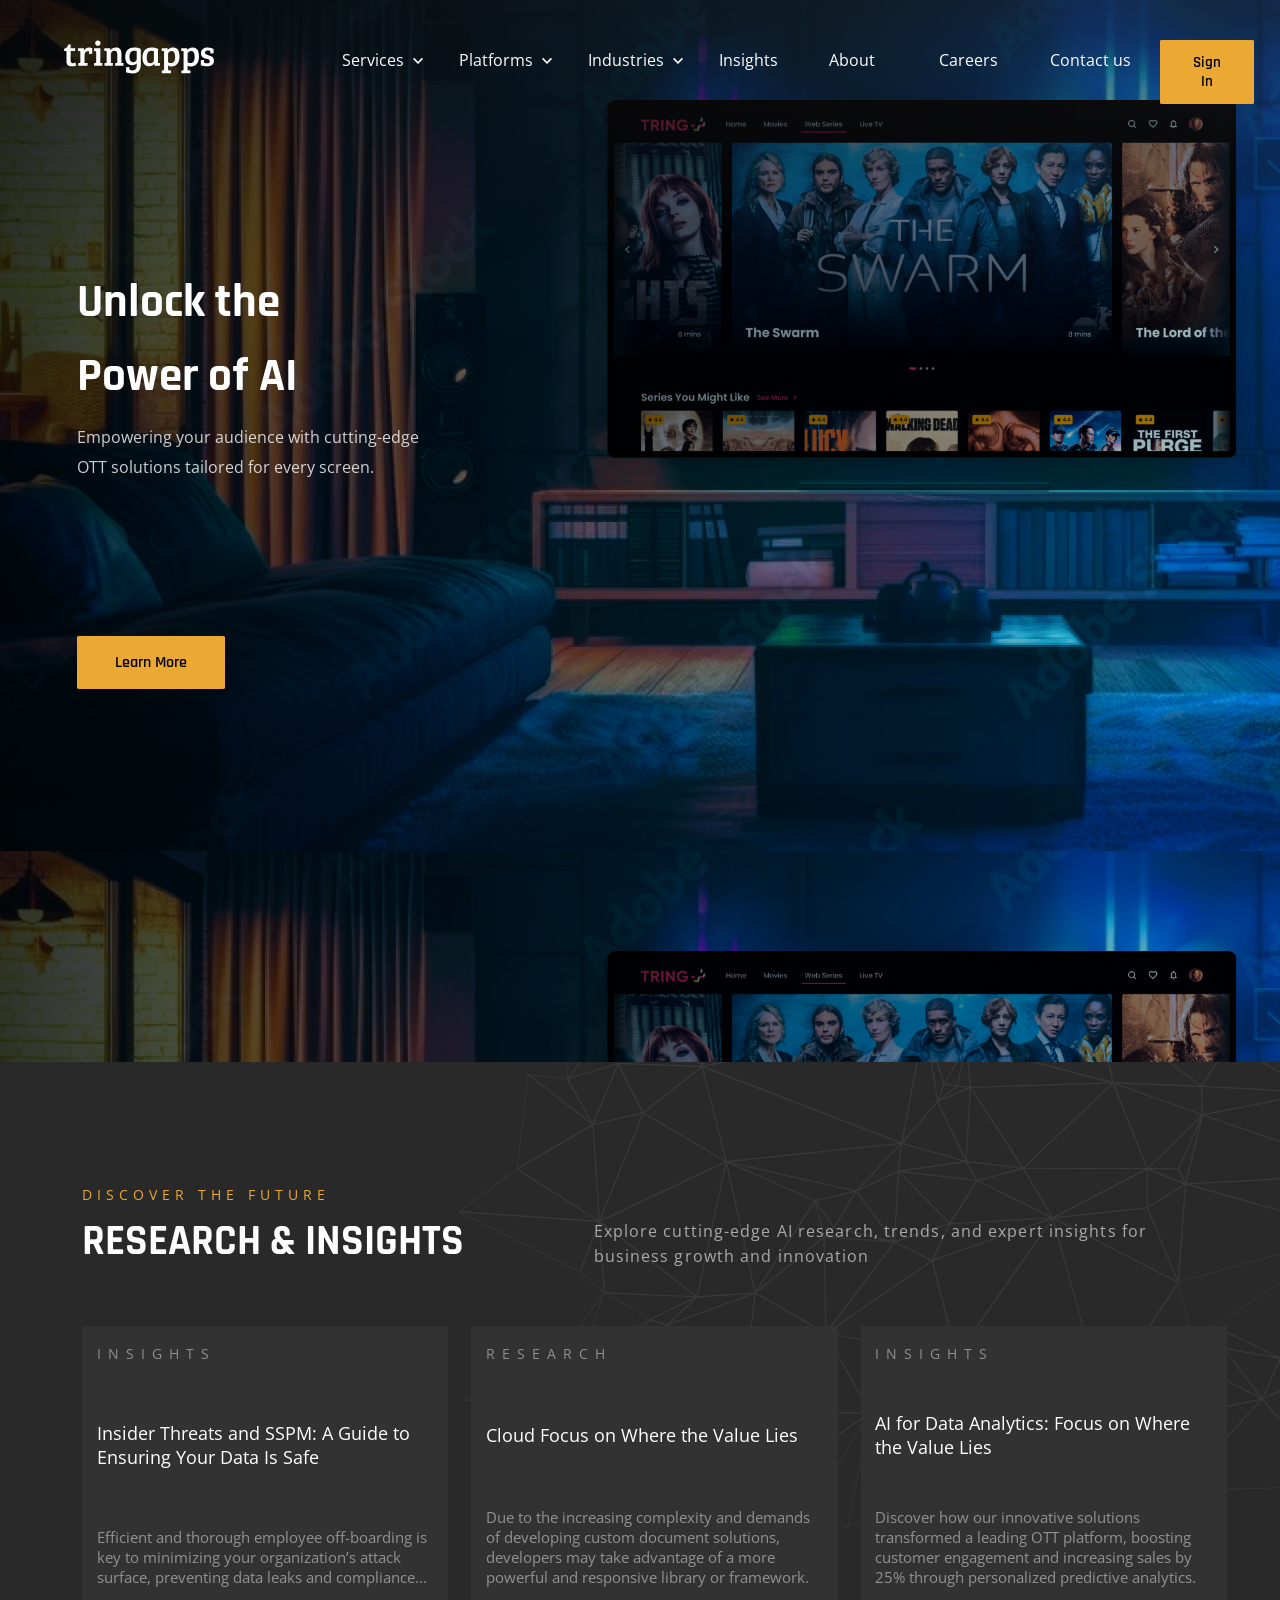
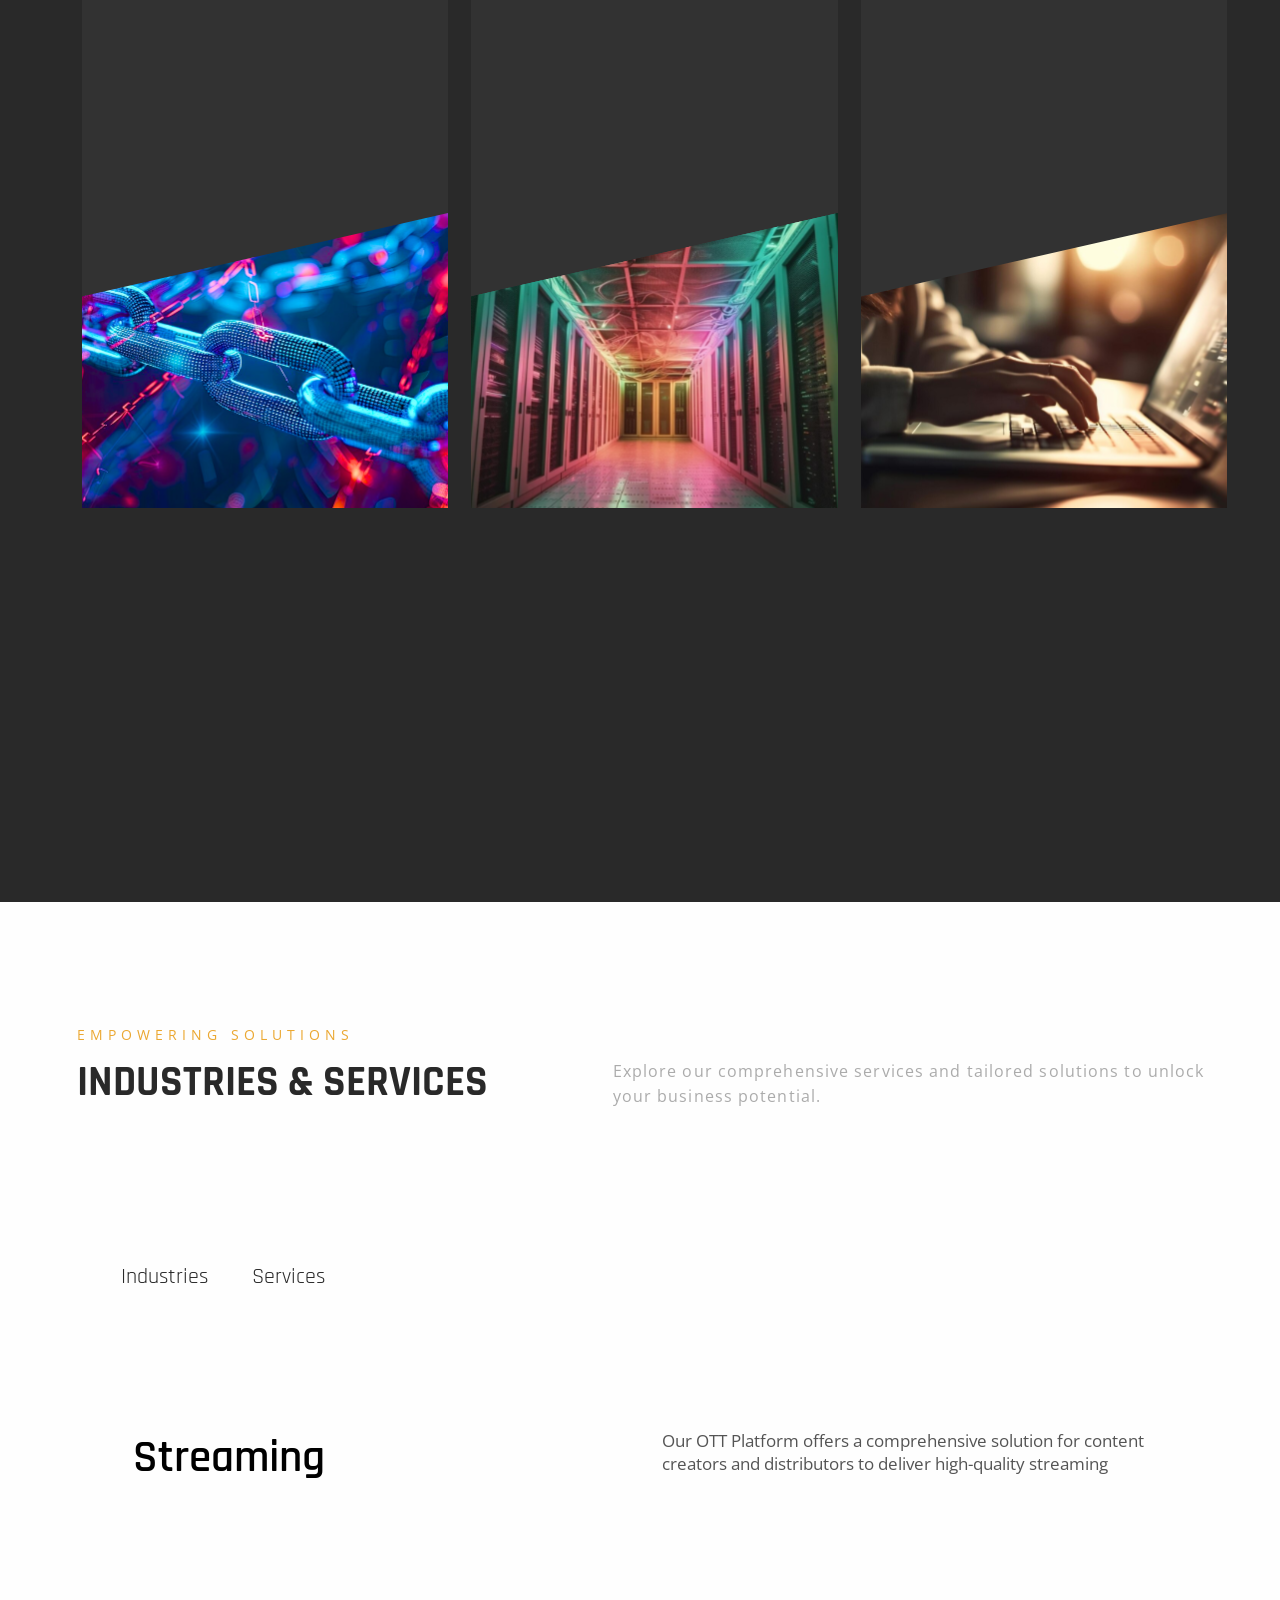
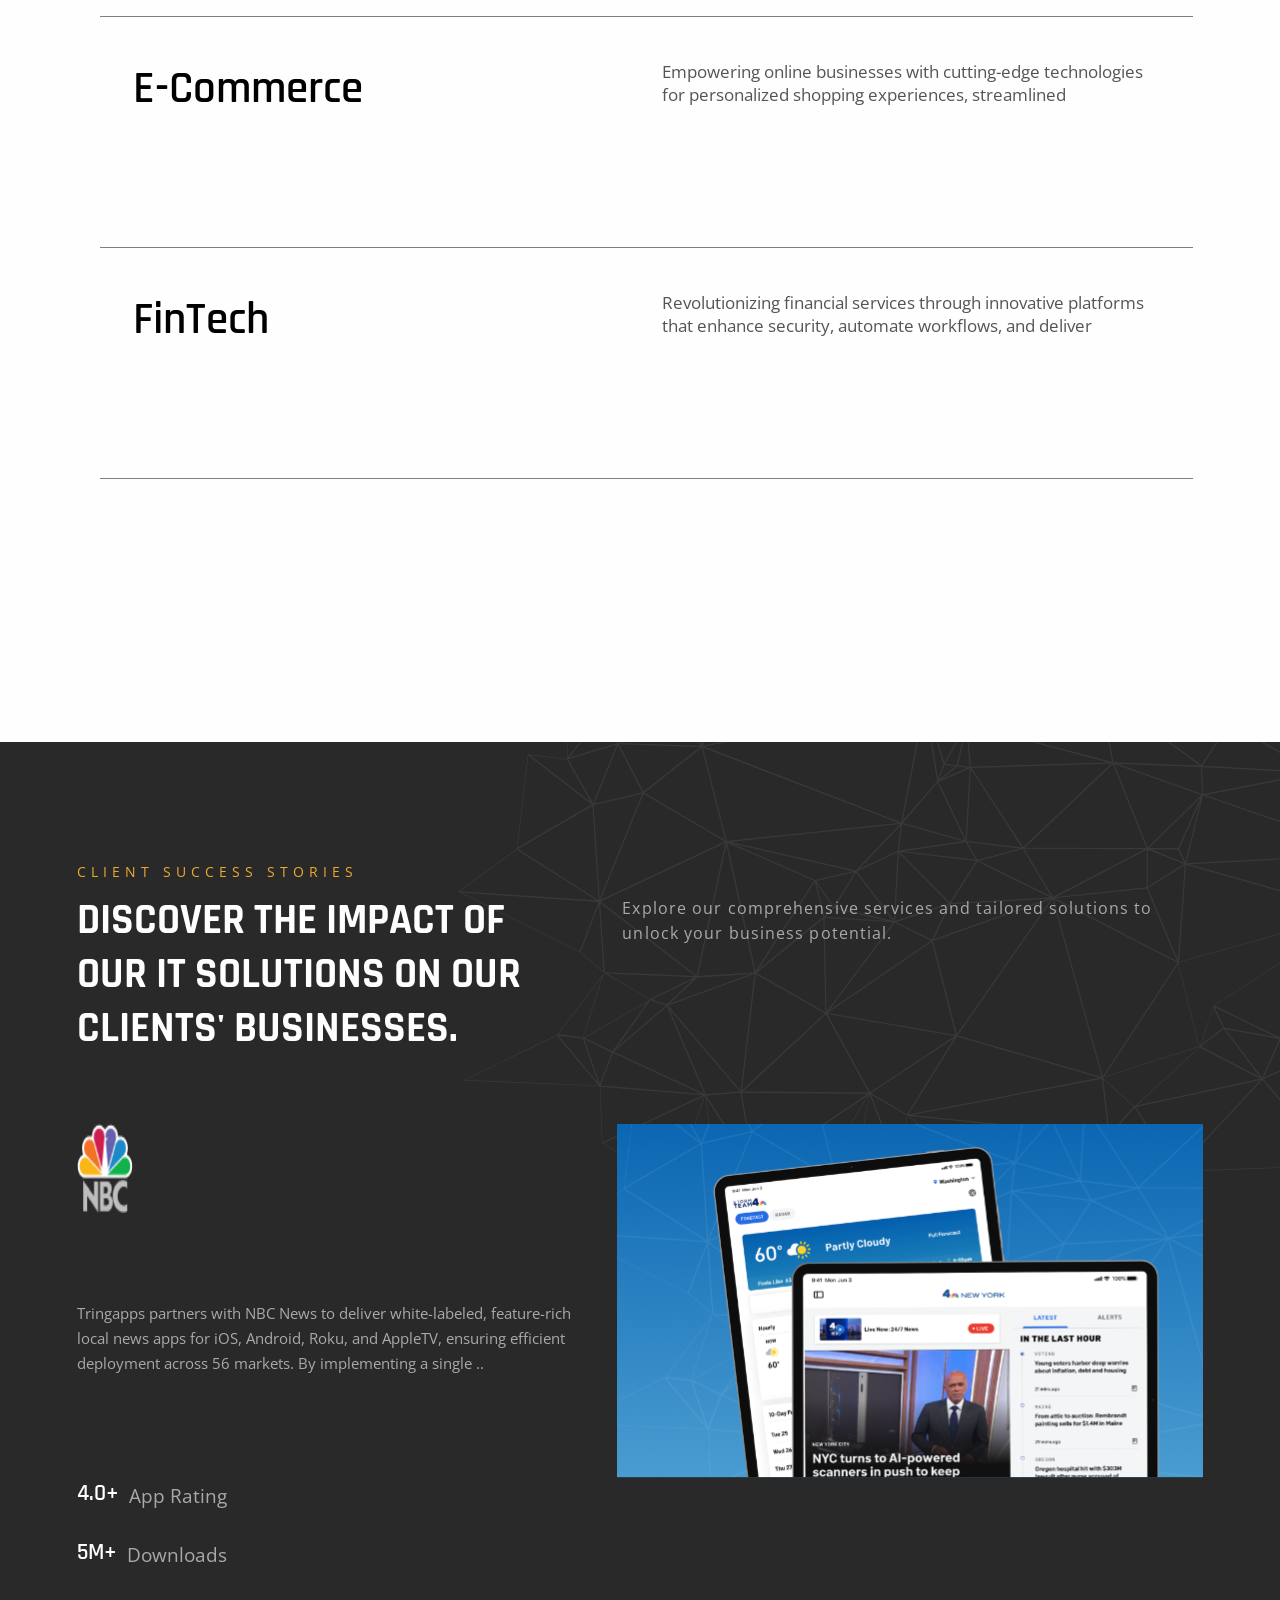
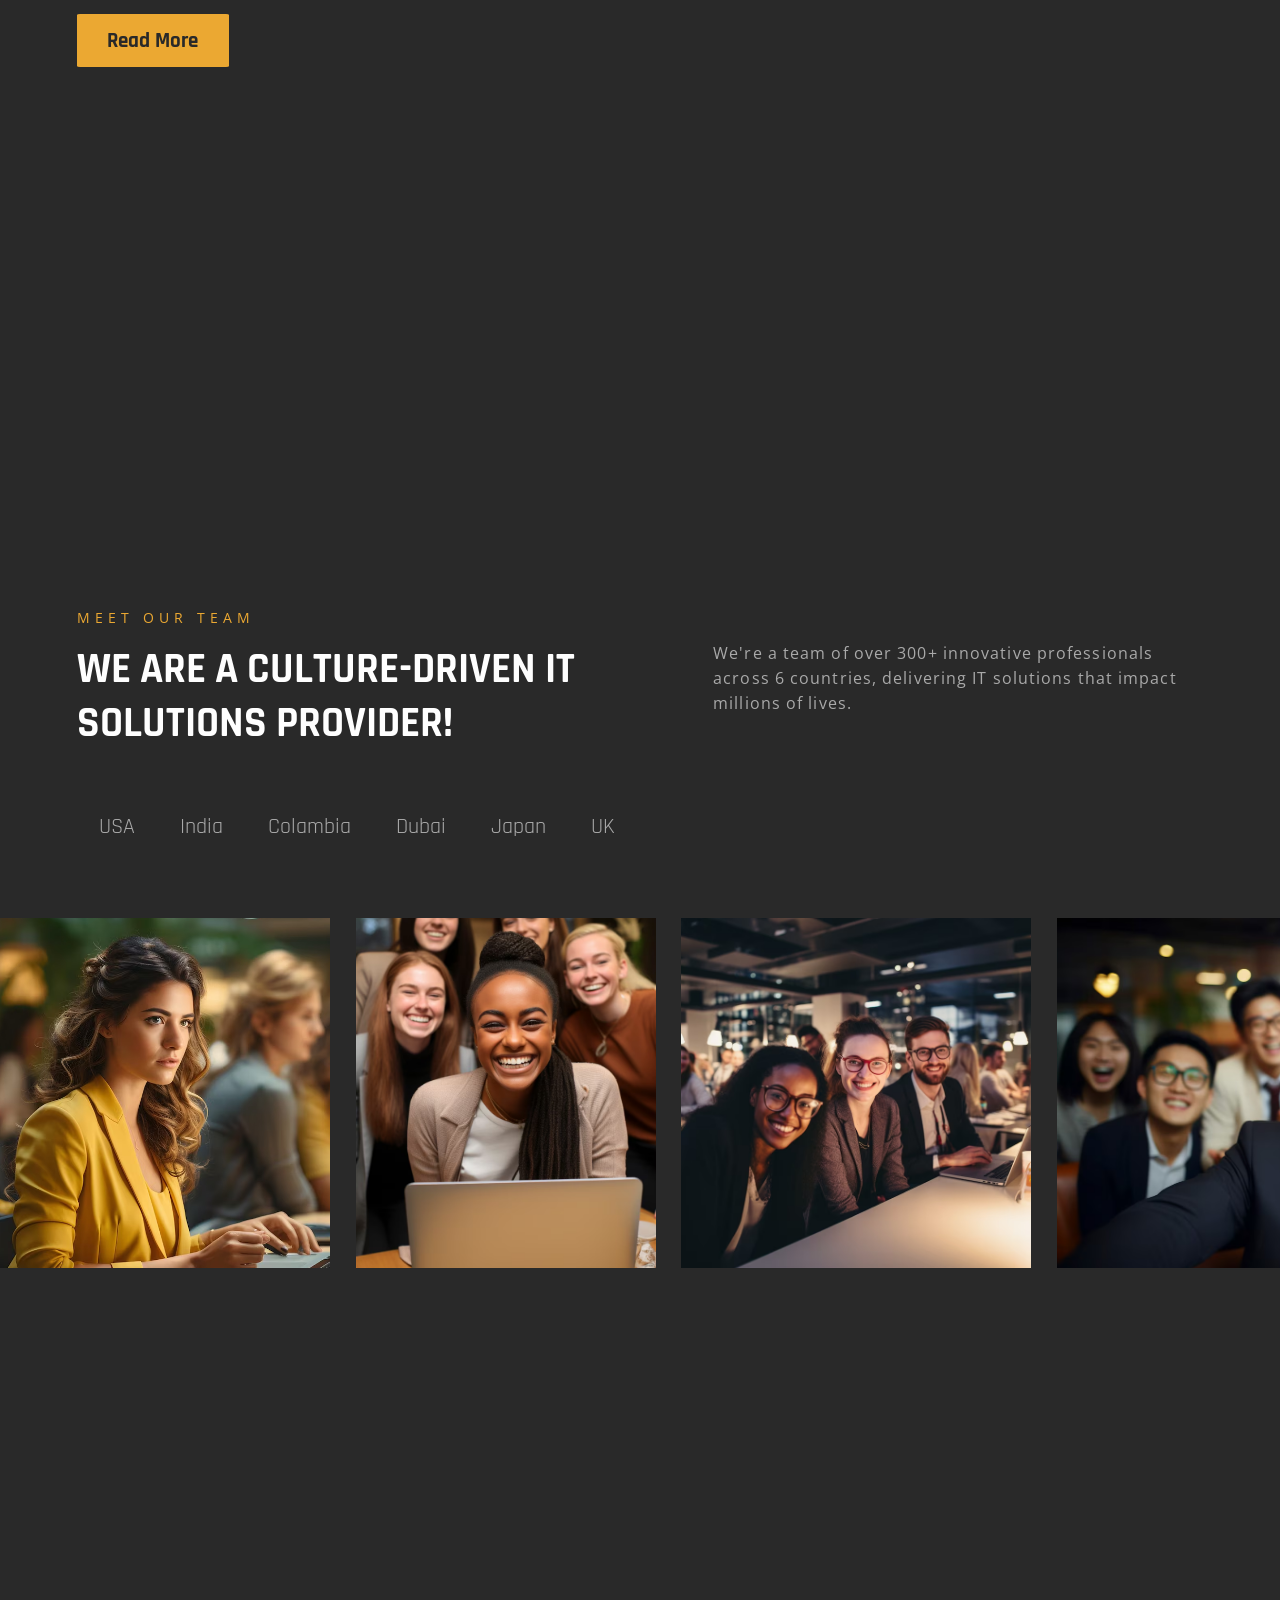
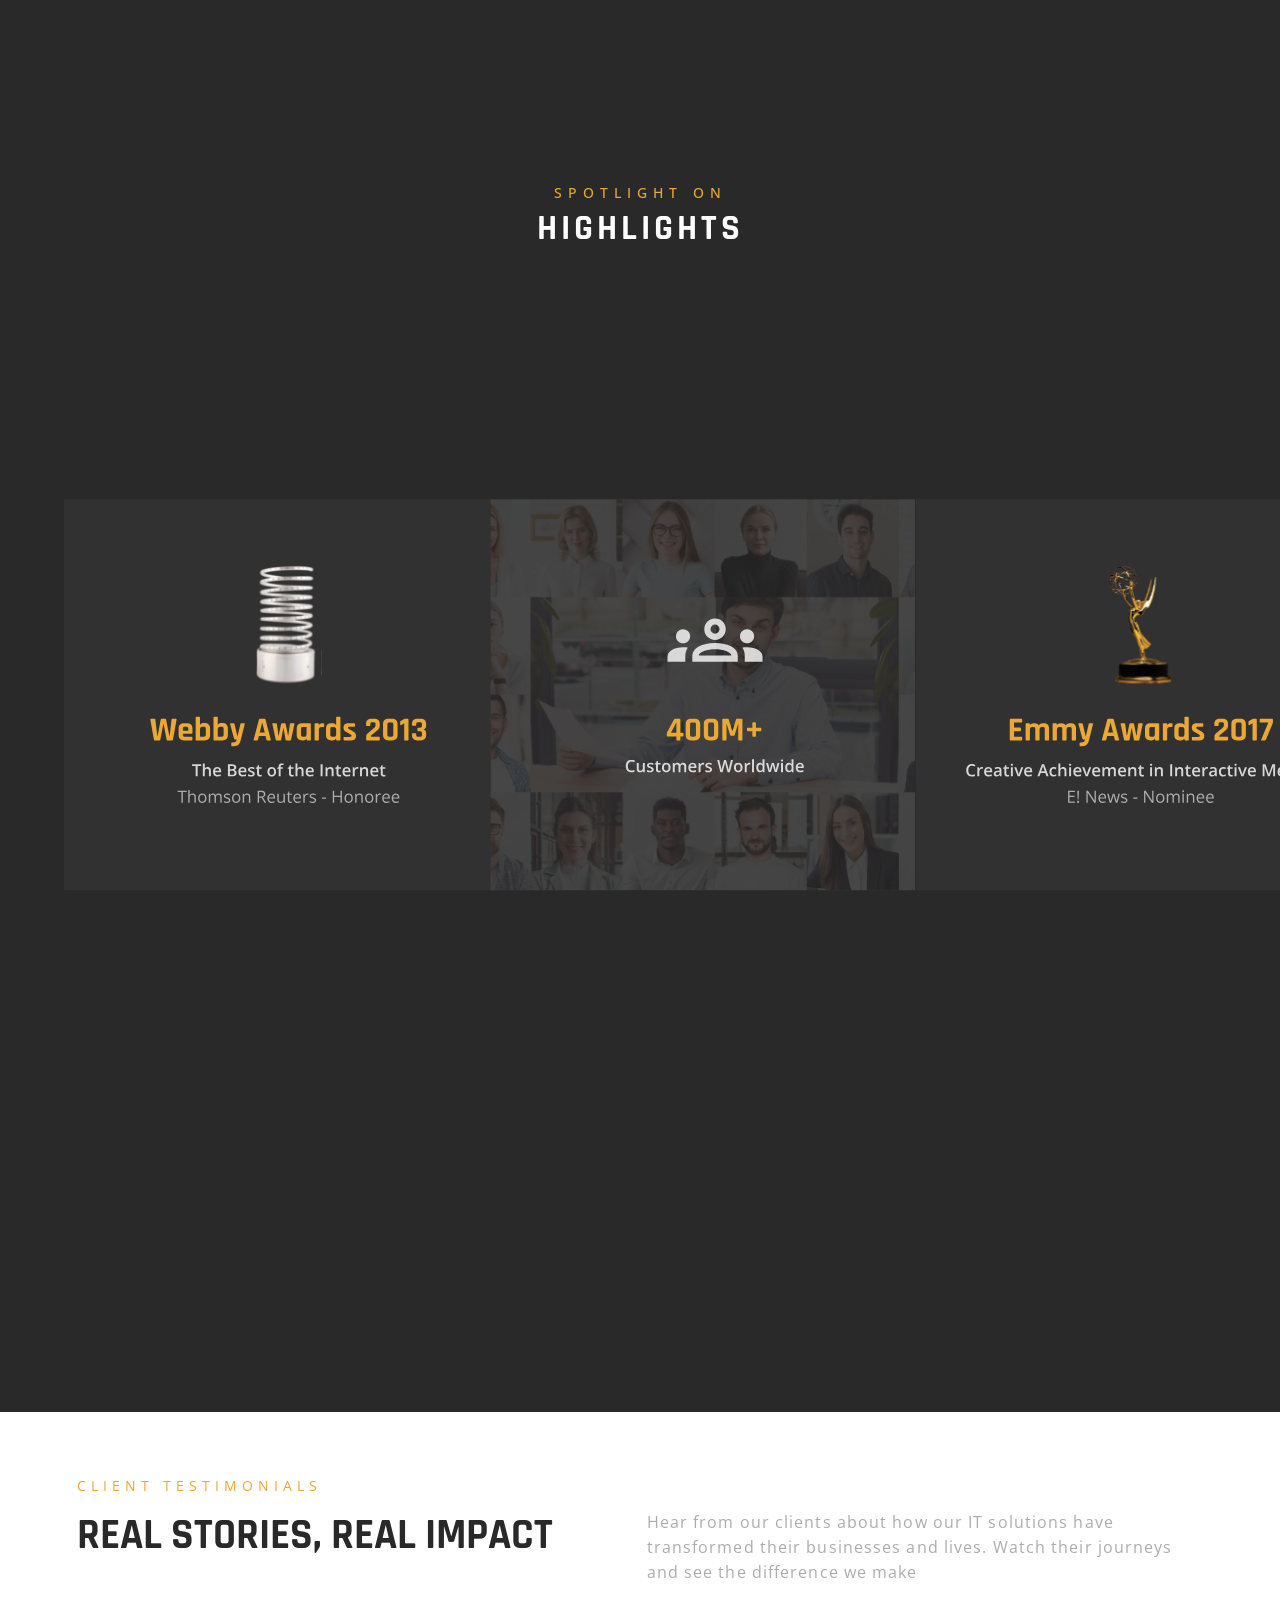
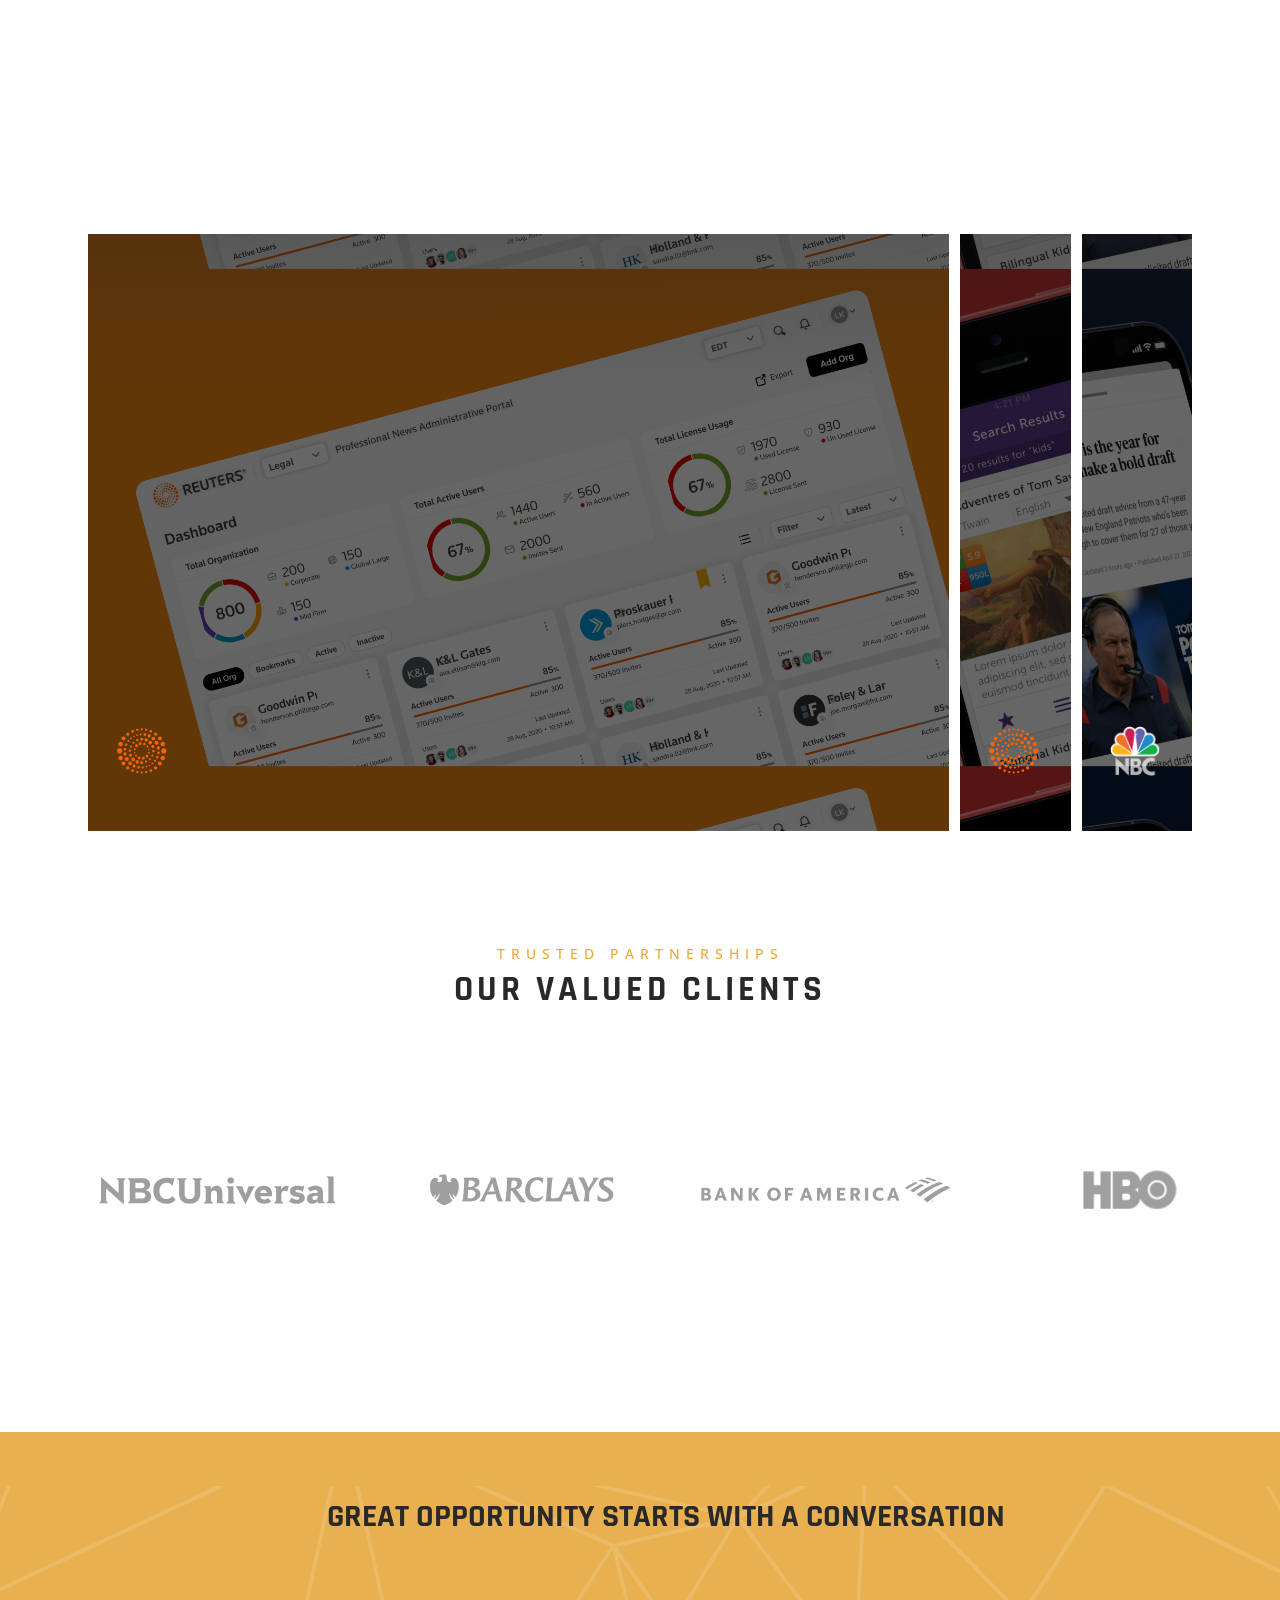
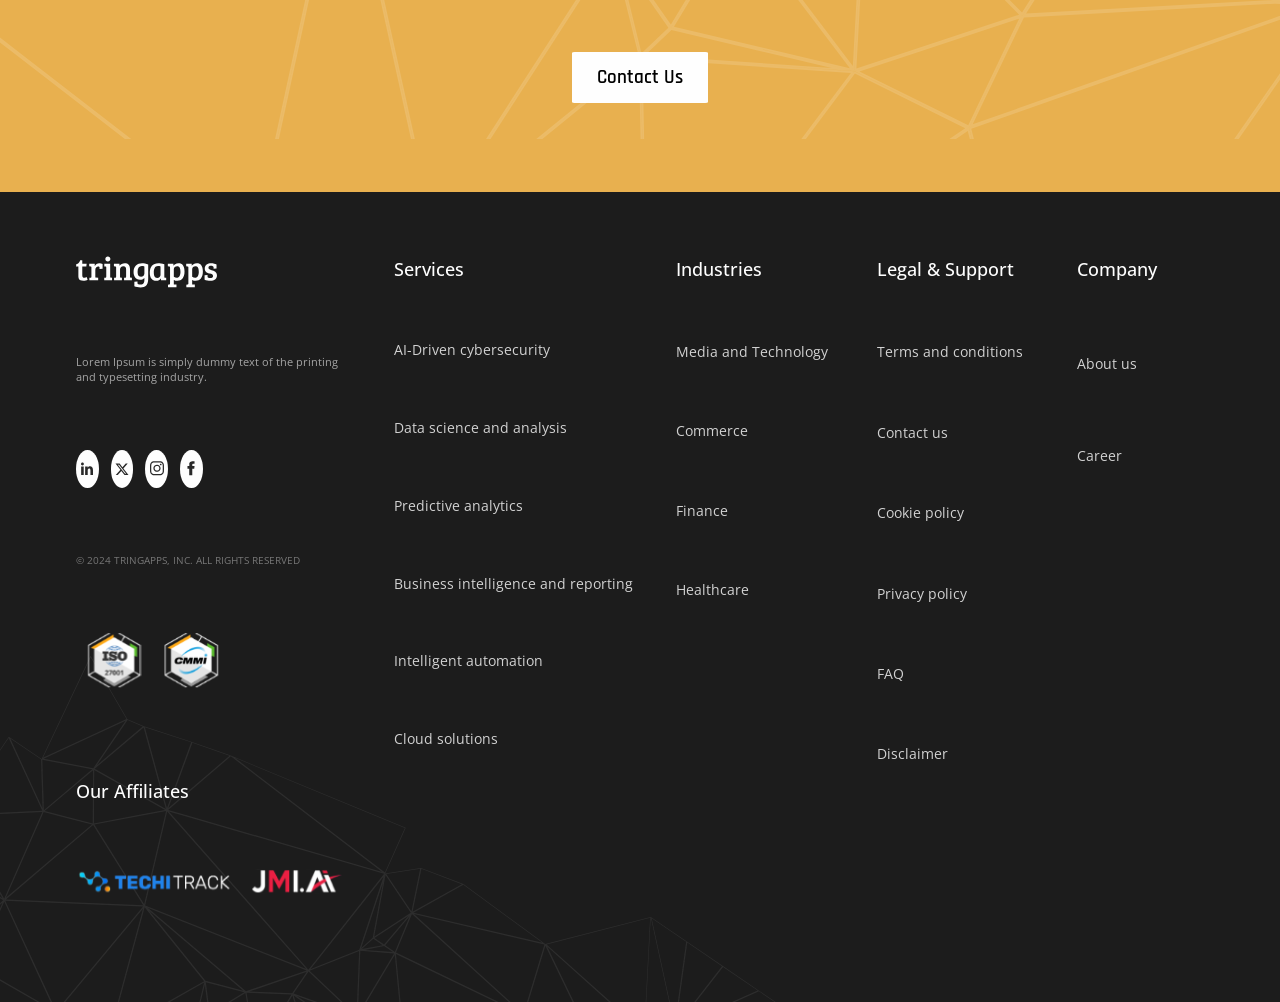
==== LandingPage/index.html @ defc954f "Add files" ====
<!DOCTYPE html>
<html lang="en">
<head>
    <meta charset="UTF-8">
    <meta name="viewport" content="width=device-width, initial-scale=1.0">
    <title>Tringapps</title>
    <link rel="stylesheet" href="style.css">
    <link rel="preconnect" href="https://fonts.googleapis.com">
    <link rel="preconnect" href="https://fonts.gstatic.com" crossorigin>
    <link href="https://fonts.googleapis.com/css2?family=Open+Sans:ital,wght@0,300..800;1,300..800&family=Poppins:ital,wght@0,100;0,200;0,300;0,400;0,500;0,600;0,700;0,800;0,900;1,100;1,200;1,300;1,400;1,500;1,600;1,700;1,800;1,900&display=swap" rel="stylesheet">
    <link href="https://fonts.googleapis.com/css2?family=Bree+Serif&family=Fira+Sans:ital,wght@0,100;0,200;0,300;0,400;0,500;0,600;0,700;0,800;0,900;1,100;1,200;1,300;1,400;1,500;1,600;1,700;1,800;1,900&family=Open+Sans:ital,wght@0,300..800;1,300..800&family=Poppins:ital,wght@0,100;0,200;0,300;0,400;0,500;0,600;0,700;0,800;0,900;1,100;1,200;1,300;1,400;1,500;1,600;1,700;1,800;1,900&family=Rajdhani:wght@300;400;500;600;700&family=Roboto+Condensed:ital,wght@0,100..900;1,100..900&display=swap" rel="stylesheet">
    <script src="Script.js"></script>
</head>
<body>  
            <section class="Home">
                <div class="TopContainer">
                    <div class="Header">
                        <div class="logo">
                            <img src="Images/tringapps-copy-2.svg" alt="">
                        </div>
                        <div class="Menu font_OpenSans">
                            <div class="menu_1 flex_row " >
                                <p ><a href="">Services</a></p>
                                <img src="Images/Down Arrow.svg" alt=".">
                            </div>
                            <div class="menu_2 flex_row">
                                <p><a href="">Platforms</a></p>
                                <img src="Images/Down Arrow.svg" alt=".">
                            </div>
                            <div class="menu_3 flex_row">
                                <p><a href="">Industries</a></p>
                                <img src="Images/Down Arrow.svg" alt=".">
                            </div>
                            <div class="menu_4">
                                <p><a href="">Insights</a></p>
                            </div>
                            <div class="menu_5">
                                <p><a href="">About</a></p>
                            </div>
                            <div class="menu_6">
                                <p><a href="">Careers</a></p>
                            </div>
                            <div class="menu_7">
                                <p><a href="">Contact us</a></p>
                            </div>
                            <div class="Buttons">
                                <button class="button" onclick="locateToSignInPage()">Sign In</button>
                            </div>
                        </div>
                    </div>
                </div>
            
                <div class="Content">
                    <div class="textContainer">
                        <h1 class="font_Rajdhani " id="changingTitle1">Seamless Streaming,</h1> <br>
                        <h1 class="font_Rajdhani " id="changingTitle2">Anywhere, Anytime</h1> <br>
                        <p class="font_OpenSans" id="changingDescription">Empowering your audience with cutting-edge <br>
                            OTT solutions tailored for every screen.</p>
                    </div>
                    <button class="button">Learn More</button>
                </div>
            </section>

            <section class="ResearchInsights">
                <div class="maincontainer">
                    <div class="HeadingContainer flex_row">
                        <div class="Heading font_OpenSans">
                            <div class="Heading1 font_OpenSans" style="color: #EBA832;"> DISCOVER THE FUTURE </div>
                            <div class="Heading2 font_Rajdhani" style="color: #FEFEFE;"> RESEARCH & INSIGHTS </div>
                        </div>
                        <div class="Content font_OpenSans" style="color: #FFFFFF99;">
                            <p>Explore cutting-edge AI research, trends, and expert insights for business growth and innovation</p>
                        </div>
                    </div>
                    <div class="container2">
                        <div class="img1 box-container flex_column font_OpenSans ">
                            <div class="content flex_column" >
                                <p class="title">INSIGHTS</p>
                                <p class="subtitle1">Insider Threats and SSPM: A Guide to Ensuring Your Data Is Safe</p>
                                <p class="subtitle2">Efficient and thorough employee off-boarding is key to minimizing your organization’s attack surface, preventing data leaks and compliance...</p>
                            </div>

                            <div class="image_container"  style="background-image: url(Images/Chain.svg); ">
                                
                            </div>
                        </div>
                        <div class="img2 box-container flex_column font_OpenSans ">
                            <div class="content flex_column" >
                                <p class="title">RESEARCH</p>
                                <p class="subtitle1">Cloud Focus on Where the Value Lies</p>
                                <p class="subtitle2">Due to the increasing complexity and demands of developing custom document solutions, developers may take advantage of a more powerful and responsive library or framework.</p>
                            </div>
                            <div class="image_container"  style="background-image: url(Images/Research.svg); ">
                                
                            </div>
                        </div>
                        <div class="img3 box-container flex_column font_OpenSans ">
                            <div class="content flex_column" >
                                <p class="title">INSIGHTS</p>
                                <p class="subtitle1">AI for Data Analytics: Focus on Where the Value Lies</p>
                                <p class="subtitle2">Discover how our innovative solutions transformed a leading OTT platform, boosting customer engagement and increasing sales by 25% through personalized predictive analytics.</p>
                            </div>
                            <div class="image_container"  style="background-image: url(Images/Insights2.svg); ">
                                
                            </div>
                        </div>
                    </div>
                </div>
            </section>

            <section class="IndustriesServices">
                <div class="maincontainer flex_column">
                    <div class="HeadingContainer flex_row">
                        <div class="Heading ">
                            <div class="Heading1 font_OpenSans" style="color: #EBA832;"> EMPOWERING SOLUTIONS </div>
                            <div class="Heading2 font_Rajdhani" style="color: #292929;"> INDUSTRIES & SERVICES </div>
                        </div>
                        <div class="Content font_OpenSans" style="color: #29292963;">
                            <p>Explore our comprehensive services and tailored solutions to unlock your business potential.</p>
                        </div>
                    </div>
                    <div class="container2 flex_column">
                        <div class="Header flex_row">
                            <div class="item font_Rajdhani">
                                <a href="">Industries</a>
                            </div>
                            <div class="item font_Rajdhani">
                                <a href="">Services</a>
                            </div>
                        </div>
                        
                        <div class="View"> 
                            <div class="Items flex_row ">
                                <div class="Item1 font_Rajdhani" ><h1 >Streaming</h1></div>
                                <div class="Item2 font_OpenSans " ><p>Our OTT Platform offers a comprehensive solution for content creators and distributors to deliver high-quality streaming experiences. With advanced features such as live broadcasting, on-demand video access, and customizable interfaces</p></div>
                            </div>
                        </div>
                        <div class="View"> 
                            <div class="Items flex_row">
                                <div class="Item1 font_Rajdhani"><h1>E-Commerce</h1></div>
                                <div class="Item2 font_OpenSans "><p>Empowering online businesses with cutting-edge technologies for personalized shopping experiences, streamlined operations, and secure payment systems</p></div>
                            </div>
                        </div>
                        <div class="View"> 
                            <div class="Items flex_row">
                                <div class="Item1 font_Rajdhani"><h1>FinTech</h1></div>
                                <div class="Item2 font_OpenSans " ><p>Revolutionizing financial services through innovative platforms that enhance security, automate workflows, and deliver actionable insights</p></div>
                            </div>
                        </div>
            
                    </div>
                </div>
            </section>

            <section class="ClientSuccessStory">
                <div class="maincontainer flex_column">
                    <div class="HeadingContainer flex_row">
                        <div class="Heading font_OpenSans">
                            <div class="Heading1 font_OpenSans" style="color: #EBA832;"> CLIENT SUCCESS STORIES </div>
                            <div class="Heading2 font_Rajdhani" style="color: #FEFEFE;"> Discover the impact of<br> our IT solutions on our<br> clients' businesses. </div>
                        </div>
                        <div class="Content font_OpenSans" style="color: #FFFFFF99;">
                            <p>Explore our comprehensive services and tailored solutions to unlock your business potential.</p>
                        </div>
                    </div>
                    <div class="container2 flex_row">
                        <div class="View1">
                            <div class="NBC_image item">
                                <img src="Images/NBC.png"  alt="" width="11%" height="50%">
                            </div>
                            
                            <div class="description item font_OpenSans item" style="color: #FFFFFF99; font-size: 15.4px;">
                                Tringapps partners with NBC News to deliver white-labeled, feature-rich local news apps for iOS, Android, Roku, and AppleTV, ensuring efficient deployment across 56 markets. By implementing a single ..
                            </div>
                            <div class="achievements item flex_column space_between">
                                <div class="rating flex_row item "> 
                                    <p class="font_Rajdhani" style="color:#FEFEFE; font-size: 23px; font-weight: 550;">4.0+ </p> 
                                    <span class="font_OpenSans" style="color: #FFFFFF99;  font-size:19px">App Rating</span>
                                </div>
                                <div class="downloads flex_row item" style="width: 100%;"> 
                                    <p class="font_Rajdhani" style="color:#FEFEFE; font-size: 23px; font-weight: 550;">5M+ </p>
                                    <span class="font_OpenSans" style="color: #FFFFFF99;  font-size:19px">Downloads</span>
                                </div>
                            </div>
                            <div class="Buttons item " style="padding:  9% 0 0 0;">
                                <button class="button">Read More</button>
                            </div>

                        </div>
                        <div class="View2" style="background-image: url(Images/clientSucess.svg); background-size: center; background-repeat: no-repeat;">
                        </div>
                    </div>
                </div>
            </section>

            <section class="MeetOurTeam">
                <div class="maincontainer flex_column">
                    <div class="container1">
                        <div class="HeadingContainer flex_row">
                            <div class="Heading font_OpenSans">
                                <div class="Heading1 font_OpenSans" style="color: #EBA832;"> Meet our team </div>
                                <div class="Heading2 font_Rajdhani" style="color: #FEFEFE;"> We are a culture-driven IT solutions provider! </div>
                            </div>
                            <div class="Content font_OpenSans" style="color: #FFFFFF99;">
                                <p>We're a team of over 300+ innovative professionals across 6 countries, delivering IT solutions that impact millions of lives.</p>
                            </div>
                        </div>
                        <div class="Header flex_row font_Rajdhani">
                            <div class="item"><a href="">USA</a></div>
                            <div class="item"><a href="">India</a></div>
                            <div class="item"><a href="">Colambia</a></div>
                            <div class="item"><a href="">Dubai</a></div>
                            <div class="item"><a href="">Japan</a></div>
                            <div class="item"><a href="">UK</a></div>
                        </div>
                    </div>
                    <div class="container2 flex_row" >
                        <div class="picture1 item" style="background-image: url(Images/MOT1.png); background-size: 220%; background-position: center; background-repeat: no-repeat; width: 330px; height: 350px;"></div>
                        <div class="picture2 item" style="background-image: url(Images/MOT2.png); background-size: 100%; background-position: center; background-repeat: no-repeat; width: 300px; height: 350px; "></div>
                        <div class="picture3 item" style="background-image: url(Images/MOT3.png); background-size: 100%; background-position: top left; background-repeat: no-repeat; width: 350px; height: 350px; "></div>
                        <div class="picture4 item" style="background-image: url(Images/MOT4.png); background-size: 100%; background-position: top left; background-repeat: no-repeat; width: 640px; height: 350px; "></div>
                        <div class="picture5 item" style="background-image: url(Images/MOT1.png); background-size: 220%; background-position: center; background-repeat: no-repeat; width: 330px; height: 350px;"></div>
                    </div>
                    <div class="highlights flex_column">
                        <div class="Heading flex_column">
                            <div class="Heading1 font_OpenSans">
                                    Spotlight on
                            </div>
                            <h1 class="Heading2 font_Rajdhani">
                                    Highlights</h1>
                        </div>
                        <div class="image_container flex_row">
                            <div class="picture1 item" style="background-image: url(Images/highlight1.svg);"></div>
                            <div class="picture2 item" style="background-image: url(Images/highlight2.svg);"></div>
                            <div class="picture3 item" style="background-image: url(Images/highlight3.svg);"></div>
                            <div class="picture1 item" style="background-image: url(Images/highlight1.svg);"></div>
                            <div class="picture2 item" style="background-image: url(Images/highlight2.svg);"></div>
                            <div class="picture3 item" style="background-image: url(Images/highlight3.svg);"></div>
                        </div>
                    </div>
                </div>
            </section>
            <section class="RealStories">
                    <div class="maincontainer flex_column">
                        <div class="HeadingContainer flex_row">
                            <div class="Heading font_OpenSans" style="width: 70%;">
                                <div class="Heading1 font_OpenSans" style="color: #EBA832;"> Client Testimonials </div>
                                <div class="Heading2 font_Rajdhani" style="color: #292929;  "> Real Stories, Real Impact </div>
                            </div>
                            <div class="Content font_OpenSans" style="color: #29292963;">
                                <p>Hear from our clients about how our IT solutions have transformed their businesses and lives. Watch their journeys and see the difference we make</p>
                            </div>
                        </div>
                        <div class="imagecontainer flex_row">
                            <div class="item item1" style="background: linear-gradient(90deg, rgba(0, 0, 0, 0.5) 100%, rgba(0, 0, 0, 0.2) 78.61%),linear-gradient(359.68deg, rgba(0, 0, 0, 0.2) 72.85%, rgba(44, 44, 44, 0.4) 106.63% ),url(Images/Realstories1.png); background-position: top 35% left 30%; background-size: 940px;">
                                <div class="content font_OpenSans flex_column" style="justify-content: end;" >
                                    <!-- <p>"We have a committed partnership with Tringapps that has held strong over multiple years. I am impressed with the technical capabilities and the commitment for various team members. I am very thankful for the partnership that has contributed to our mutual success."</p> -->
                                    <span class="flex_row"><img src="Images/productmanager.svg" alt="" width="50px" height="50px"> 
                                        <!-- <h1 class="font_Rajdhani">Product Manager</h1> -->
                                    </span>
                                </div>
                            </div>
                            <div class="item item2" style="background: linear-gradient(90deg, rgba(0, 0, 0, 0.5) 100%, rgba(0, 0, 0, 0.2) 78.61%),linear-gradient(359.68deg, rgba(0, 0, 0, 0.2) 72.85%, rgba(44, 44, 44, 0.4) 106.63% ),url(Images/Realstories2.png); background-position: top 35% left 30%; background-size: 940px; ">
                                <div class="content font_OpenSans flex_column" style="justify-content: end;" >
                                    <!-- <p>"We have a committed partnership with Tringapps that has held strong over multiple years. I am impressed with the technical capabilities and the commitment for various team members. I am very thankful for the partnership that has contributed to our mutual success."</p> -->
                                    <span class="flex_row"><img src="Images/productmanager.svg" alt="" width="50px" height="50px"> </span>
                                </div>
                            </div>
                            <div class="item item3" style="background: linear-gradient(90deg, rgba(0, 0, 0, 0.5) 100%, rgba(0, 0, 0, 0.2) 78.61%),linear-gradient(359.68deg, rgba(0, 0, 0, 0.2) 72.85%, rgba(44, 44, 44, 0.4) 106.63% ),url(Images/Realstories3.png); background-position: top 35% left 30%; background-size: 940px; ">
                                <div class="content font_OpenSans flex_column" style="justify-content: end;" >
                                    <!-- <p>"We have a committed partnership with Tringapps that has held strong over multiple years. I am impressed with the technical capabilities and the commitment for various team members. I am very thankful for the partnership that has contributed to our mutual success."</p> -->
                                    <span class="flex_row"><img src="Images/NBC.png" alt="" width="50px" height="50px"></span>
                                </div>
                            </div>
                        </div>
                        <div class="partnerships flex_column">
                            <div class="Heading flex_column">
                                <div class="Heading1 font_OpenSans">
                                        Trusted Partnerships
                                </div>
                                <h1 class="Heading2 font_Rajdhani">
                                        Our Valued Clients</h1>
                            </div>
                            <div class="logo_container flex_row">
                                
                                    <!-- <div class="item" style="background-image: url(Images/clients/Disney_client.svg); background-position: center; width: 10%; height: 50%; background-repeat: no-repeat;"> </div> -->
                                    <div class="item" style="background-image: url(Images/clients/NBCUniversal.svg); background-position: center; width: 25%; height: 50%; background-repeat: no-repeat;"> </div> 
                                    <div class="item" style="background-image: url(Images/clients/Barclays.png); background-position: center; width: 25%; height: 50%; background-repeat: no-repeat;"> </div> 
                                    <div class="item" style="background-image: url(Images/clients/Bank_of_america.png); background-size: 250px; background-position: center; width: 25%; height: 50%; background-repeat: no-repeat;"> </div> 
                                    <div class="item" style="background-image: url(Images/clients/HBO.png); background-size: 100px; background-position: center; width: 25%; height: 50%; background-repeat: no-repeat;"> </div> 
                            </div>
                        </div>         
                    </div>  
            </section>
            <section class="ContactUs">
                <div class="maincontainer" style="background-image: url(Images/WebImage2.svg); ">
                    <div class="forContact flex_column">
                        <h1 class="font_Rajdhani">Great Opportunity starts with a conversation</h1>
                        <div class="Buttons">
                            <button class="button">Contact Us</button>
                        </div>
                    </div>
                </div>
            </section>
        </section>
        <footer>
            <div class="maincontainer flex_row">
                <div class="about flex_column item font_OpenSans space_between">
                    <img src="Images/tringapps-copy-2.svg" width="50%" alt="">
                    <p style="color: #FFFFFF99; font-size: 70%;">Lorem Ipsum is simply dummy text of the 
                        printing and typesetting industry.</p>
    
                    <div class="icon_container flex_row space_between">
                        <div style="background-image: url(Images/Footer/LinkedIn.svg)"  alt="" class="item"></div>
                        <div style="background-image: url(Images/Footer/X.svg)"  alt="" class="item"></div>
                        <div style="background-image: url(Images/Footer/Instagram.svg)"  alt="" class="item"></div>
                        <div style="background-image: url(Images/Footer/Facebook.svg)"  alt="" class="item"></div>
                    </div>
    
                    <p class="rights" style="color: #FFFFFF66; font-size: 60%;">© 2024 TRINGAPPS, INC. ALL RIGHTS RESERVED</p>
    
                    <div class="image_container1 flex_row space_between"> 
                        <img src="Images/Footer/ISO.svg" alt="">
                        <img src="Images/Footer/CMMI.svg" alt="">
                    </div>
    
                    <h1 class="Heading">Our Affiliates</h1>
                    <div class="image_container2 flex_row">
                        <img src="Images/Footer/TechTrack.svg" alt="">
                        <img src="Images/Footer/JMLA.svg" alt="">
                    </div>
                </div>
                <div class="services flex_column item font_OpenSans space_between">
                    <h1 class="Heading ">Services</h1>
                    <p>AI-Driven cybersecurity</p>
                    <p>Data science and analysis</p>
                    <p>Predictive analytics</p>
                    <p>Business intelligence and reporting</p>
                    <p>Intelligent automation</p>
                    <p>Cloud solutions</p>
                </div>
                <div class="industries flex_column item font_OpenSans space_between">
                    <h1 class="Heading">Industries</h1>
                    <p>Media and Technology</p>
                    <p>Commerce</p>
                    <p>Finance</p>
                    <p>Healthcare</p>
                </div>
                <div class="legalSupport flex_column item font_OpenSans space_between">
                    <h1 class="Heading">Legal & Support</h1>
                    <p>Terms and conditions</p>
                    <p>Contact us</p>
                    <p>Cookie policy</p>
                    <p>Privacy policy</p>
                    <p>FAQ</p>
                    <p>Disclaimer</p>
                </div>
                <div class="company flex_column item font_OpenSans space_between">
                    <h1 class="Heading">Company</h1>
                    <p>About us</p>
                    <p>Career</p>
                </div>
            </div>
        </footer>
    </section>
    
    
</body>
</html>
---- LandingPage/style.css ----
.button{
    padding: 13px 25px 13px 25px;
    text-align: center;
    border: none;
    font-weight: 600;
    background-color: #EBA832;
    font-size: 15px;
    border-radius: 2%;
    transition: 0.5s;
    font-family: "Rajdhani", serif;
}
a{
    position: relative;
    text-decoration: none; 
  }
  
  a::after {
    content: '';
    
    position: absolute;
    /* top:12% */
    bottom: -40%;
    left: 0;
    width: 0;
    height: 12%;
    background-color: #EBA832;
    transition: ease-in-out width 0.6s;
  }
  
  a:hover::after {
    width: 100%;
  }

.button:hover{
    background-color: #e8b04f;
    /* transform: scale(1.1); */ 
}
.flex_row{
    display: flex;
}
.flex_column{
    display: flex;
    flex-direction: column;
}
.font_OpenSans{
    font-family: Open Sans, 'sans-sherif';
}
.font_Rajdhani{
    font-family: "Rajdhani", serif;
}

*{
    margin: 0;
    padding: 0;
    box-sizing: border-box;
}
body{
    width: 100%;
}
body::-webkit-scrollbar {
    display: none; 
  }
.Home{
    /* background-attachment: fixed; */
    /* background-size: contain; */
    background: linear-gradient(90deg, rgba(0, 0, 0, 0.8) 0%, rgba(0, 0, 0, 0) 78.61%),linear-gradient(359.68deg, rgba(0, 0, 0, 0) 72.85%, rgba(44, 44, 44, 0.6) 106.63% ),url(Images/BackgroundImage.png);
    /* background-image: url(Images/BackgroundImage.png); */
    background-size: 1800px;
    width: 100%;
    height: 118vh;
}
.Home > .TopContainer{
    width: 100%;
    height: 15%;
    /* background-color: brown; */
}
.Home > .TopContainer > .Header{
    display: flex;
    height: 100%;   
}
.Home > .TopContainer > .Header > .logo{
    position: relative;
    left: 5%;
    position: relative;
    top: 25%;
}
.Menu{
    /* font-family: Open Sans, 'sans-sherif'; */
    width: 70%;
    
    /* background-color: blue; */
    /* padding: 0 10% 0 10%; */
    display: flex;
    position: relative;
    left: 15%;
    top: 25%;
    gap: 3%;
}
.Menu > .Buttons > button{
    width:120%;
}
.Menu > div > p > a{
    color:  #FEFEFE;
}
.Menu > .menu_1, .menu_2, .menu_3, .menu_4, .menu_5, .menu_6, .menu_7{
    font-size: 16px;
    padding: 1% 0 0% 0;
    /* background-color:chocolate; */
    width: 35%;
    height: 40%;
    /* display: flex; */
    /* flex-direction: column; */
    /* padding-right: 10px; */
}
.Menu > div > img{
    width: 28px;
    height: 20px;
    transition: 0.3s;
}
.Menu > div > img:hover{
    transform: scale(1.2);
}
/* .Home > .Content > h1{
    color: white;

} */
.Home > .Content{
    margin: 9% 0 0 6%;
    /* font-family: Open Sans, 'sans-sherif'; */
    /* font-family: "Bree Serif", serif; */
    /* height: 20%;
    color: white;
    margin-top: 8%;
    margin-left: 6%;
    top: 230px;
    left: 80px;
    gap: 40px; */
    height: 48%;
    /* display: flex;
    flex-direction: column; */
    /* background-color: tomato; */
}
.Home > .Content > .textContainer{
    display: flex;
    flex-direction: column;
    height: 65%;
    /* background-color: #292929CC; */
}
.Home > .Content > .textContainer > h1{
    color:  #FEFEFE;    
    font-size: 47px;
    /* height: 112px; */
    line-height: 56px;
    gap: 92px;
    transition: opacity 0.5s linear; /* Smooth fade effect */
    opacity: 1;
}

.Home > .Content > .textContainer > p{
    color: #FFFFFFCC;
    line-height: 30px;    
}
.Home .Content > button{
    margin-top: 2.5%;
    padding : 16px 38px 16px 38px;
    font-size: 16px;
    
}
.ResearchInsights{
    width: 100%;
    height: 160vh;
    background-color: #292929;
    background-image: url(Images/webImage.svg);
    background-repeat: no-repeat;
    background-position: top right;
    padding: 9.6% 0 0 0;
}

.ResearchInsights > .maincontainer{
    /* background-color: #EBA832; */
    /* padding-left: 5.5%; */
    padding: 0 5% 0 6.4%;
    height: 75%;
    width: 100%;
}

 .HeadingContainer > .Heading > .Heading1{
    /* font-family: Open Sans, 'sans-sherif'; */
    letter-spacing: 5px;
    font-size: 14px;
    font-weight: 400;
    width: 100%;
    text-transform: uppercase;
}
.HeadingContainer > .Heading > .Heading2{
    width: 150%;
    margin-top: 4%;
    /* font-family: Open Sans, 'sans-sherif'; */
    font-size: 42px;
    text-transform: uppercase;
    font-weight: 800;
}
.HeadingContainer  > .Content {
    /* font-family: Open Sans, 'sans-sherif'; */
    margin-top: 3%;
    font-size: 16px;
    margin-left: 20%;
    letter-spacing: 1.1px;
}
 .HeadingContainer  > .Content > p{
    line-height: 25px;
}
.ResearchInsights > .maincontainer > .container2{
    /* padding: 0 10% 0 7%; */
    margin-top: 5%;
    /* background-color: teal; */
    width: 101%;
    height: 80%;
    display: flex;
    justify-content: space-between;   
    /* flex-basis: 20%; */
}
.ResearchInsights > .maincontainer > .container2 > .box-container{
    background-position: bottom;
    /* background-color: antiquewhite; */
    background-color: #323232;
    background-repeat:  no-repeat ;
    background-size: contain;
    width: 32%;
    height: 99%;
    /* position: relative; */
    justify-content: space-between;
    /* flex-grow: 1; */
    /* height: 100%; */
}
.ResearchInsights > .maincontainer > .container2 > .box-container > .content {
    padding: 5% 4% 0 4%;
    /* padding: 26px 20px 0px 20px; */
    justify-content: space-between;
    height: 35%;
    
    /* background-color: #EBA832; */
}
.ResearchInsights > .maincontainer > .container2 > .box-container > .image_container{
    /* background-color: aqua; */
    width: 100%;
    height: 70%;
    background-position: bottom;
    background-repeat: no-repeat;
    
}
.ResearchInsights > .maincontainer > .container2 > .box-container > .image_container:hover {
    background-size: 120%;
    
}

.ResearchInsights > .maincontainer > .container2 > .box-container > .content >  .title {
    font-size: 14px;
    color: #cccccc9a;
    letter-spacing: 7px;
}
.ResearchInsights > .maincontainer > .container2 > .box-container > .content > .subtitle1 {
    color: white;
    font-size: 18px;
    font-weight: 400;
    /* color:  #FFFFFFCC; */
}
.ResearchInsights > .maincontainer > .container2 > .box-container > .content > .subtitle2 {
    /* color: white; */
    font-size: 14.7px;
    font-weight: 400;
    color:  #ffffff77;
}


/* .ResearchInsights > .maincontainer > .container2 > .box-container > .image-container{
    width: 100%;
    height: 260px;
    background-repeat:  no-repeat ;
    background-position: bottom;
    background-size: 370px;

} */
    /* clip-path: polygon(0 25%, 100% 0, 100% 100%, 0 100%); */

.IndustriesServices{
    width: 100%;
    height: 160vh;
    background: #FEFEFE;
    /* background-image: url(Images/webImage.svg); */
    /* background-repeat: no-repeat; */
    /* background-position: top right; */
    padding: 9.6% 0 0 0;

}

.IndustriesServices > .maincontainer{
    /* background-color: #EBA832; */
    /* padding-left: 5.5%; */
    /* background-color: #e8b04f; */
    width: 100%;
    padding: 0 5% 0 6%;
    height: 80%;
    justify-content: space-between;
}
.IndustriesServices > .maincontainer > .container2{
    width: 100%;
    height: 80%;
    /* background-color: aquamarine; */
    /* background-color: aquamarine; */
    /* width: 100%; */
}
.Header{
    height: 20%;
    margin-bottom: 0;
}
.Header > .item{
    font-size: 22px;
    padding: 2.5% 2% 0% 2%;
    /* padding-right: 5%; */
}
.IndustriesServices > .maincontainer > .container2{
    padding: 0 2% 0 2%;
}
.IndustriesServices > .maincontainer > .container2 > .View {
    /* background-color: aquamarine; */
    /* position: relative;
    top: 5%;
    height: 75%;*/
    padding: 3% 4% 2% 1.2%;
    /* background-color:violet;  */
    border-bottom: 1px solid gray;
    height: 30%;
}
.IndustriesServices > .maincontainer > .container2 > .Header > .item >  a{
    color: #292929;    
}
.IndustriesServices > .maincontainer > .container2 > .View > .Items > .Item1{
    font-size: 30px;
    padding: 1% 0 0 2%;
    width: 50%;
}
.IndustriesServices > .maincontainer > .container2 > .View > .Items > .Item1 > h1{
    font-weight: 550;
}
.IndustriesServices > .maincontainer > .container2 > .View > .Items > .Item2 > p{
    color: #292929CC;    
}

.IndustriesServices > .maincontainer > .container2 > .View > .Items > .Item2{
    /* background-color: tomato; */
    overflow-y: hidden;
    font-size: 17px;
    padding: 1%  0 0 3%;
    width: 50%;
    height: 60px;
}
.ClientSuccessStory{
    width: 100%;
    height: 160vh;
    background-color: #292929;
    background-image: url(Images/webImage.svg);
    background-repeat: no-repeat;
    background-position: top right;
    padding: 9.4% 0 0 0;
}
.ClientSuccessStory > .maincontainer{
    width: 100%;
    height: 90%;
    padding: 0 6% 0 6%;
    /* padding: 0% 5% 5% 7%; */
    /* background-color:tomato; */
}
.ClientSuccessStory > .maincontainer > .container2{
    margin-top: 6%;
    width: 100%;
    height: 58%;
    /* background-color: tomato; */
    justify-content: space-between;
}
.ClientSuccessStory > .maincontainer > .container2 > .View1{
    height: 86%;
    width: 45%;
    justify-content: space-between;
    /* background-color: blueviolet; */
}
.ClientSuccessStory  > .maincontainer > .container2 >  .View2{
    width: 52%;
    height: 100%;
}

.ClientSuccessStory > .maincontainer > .container2 > .View1 > .item{
    height: 30%;
    /* background-color:#1C1C1C; */
    
}
.ClientSuccessStory > .maincontainer > .container2 > .View1 > .description{
    /* margin-bottom: 3%; */
    line-height: 25px;
    /* background-color: tomato; */
}
.ClientSuccessStory > .maincontainer > .container2 > .View1 > .achievements{
    /* background-color: #e8b04f; */
    height: 15%;
}
.ClientSuccessStory > .maincontainer > .container2 > .View1 > .achievements > .item > span{
    padding: 0.7% 0 0 2%;
}
.ClientSuccessStory > .maincontainer > .container2 > .View1 > .item > button{
    padding: 2.6% 6% 2.6% 6%;
    font-size: 21px;
    font-weight: 700;
    color: #292929;
}
.MeetOurTeam{
    width: 100%;
    height: 270vh;
    background-color: #292929;
    /* background-color: aliceblue; */
}
.MeetOurTeam > .maincontainer{
    padding: 2% 0 0 0;
    /* background-color: blueviolet; */
    width: 100%;
    height: 95%;
    /* padding: 0% 5% 5% 7%; */
    /* background-color:tomato; */
}
.MeetOurTeam > .maincontainer > .container1{
    padding: 0 6% 0 6%;
}
.MeetOurTeam > .maincontainer > .container1 > .Header{
    /* background-color: aqua; */
    margin-top: 3%;
    height: 35%;
    
}
.MeetOurTeam > .maincontainer > .container1 > .Header > .item > a{
    color: #FFFFFF99;
}
.MeetOurTeam > .maincontainer > .container2{
    /* margin-top:6%; */
    padding: 6% 0 0 0;
    width: 100%;
    height: 40%;
    overflow-x: scroll;
    /* background-color: aquamarine; */
    white-space: nowrap;

}
.MeetOurTeam > .maincontainer > .container2::-webkit-scrollbar {
    display: none;
  }
.MeetOurTeam > .maincontainer > .container2 > .item{
    margin-right: 2%;
    flex-shrink: 0; 
    transition: 0.5s;
}
.MeetOurTeam > .maincontainer > .container2 > .item:hover{
    transform: scale(121%);
}

.MeetOurTeam > .maincontainer > .highlights{
    /* background-color: #e8b04f; */
    height: 40%;
}
.MeetOurTeam > .maincontainer > .highlights > .Heading{
    /* background-color: black; */
    justify-content: center;
    align-items: center;
    height: 20%;
    padding: 0 0 3% 0;
}
.MeetOurTeam > .maincontainer > .highlights > .image_container{
    padding: 0 0 0 5%;
    overflow-x: scroll;
    white-space: nowrap;
    height: 90%;
}
.MeetOurTeam > .maincontainer > .highlights > .Heading > .Heading1
{
    color: #EBA832;
    text-transform: uppercase;
    font-weight: 500;
    font-size: 14px;
    line-height: 19.07px;
    letter-spacing: 6px;
}
.MeetOurTeam > .maincontainer > .highlights > .Heading > .Heading2{
    color: #FEFEFE;
    font-weight: 700;
    font-size: 220%;
    line-height: 53.59px;
    letter-spacing: 0%;
    text-transform: uppercase;
    text-align: center;
    letter-spacing: 4px;
}
.MeetOurTeam > .maincontainer > .highlights > .image_container > .item{
    background-size: 450px;
    background-position: left;
    background-repeat: no-repeat;
    width: 35%;
    height: 100%;
    flex-shrink: 0;     
}
.MeetOurTeam > .maincontainer > .highlights > .image_container::-webkit-scrollbar {
    display: none;
  }

.RealStories{
    width: 100%;
    height: 180vh;
    padding: 5% 6% 5% 6% ;
}
.RealStories > .maincontainer{
    width: 100%;
    height: 100%;
    /* background-color: #e8b04f; */
}
.RealStories > .maincontainer > .HeadingContainer{
    height: 24%;
    /* background-color: #323232; */
}
.RealStories > .maincontainer .imagecontainer{
    /* margin-top: 5%; */
    width: 100%;
    height: 40%;
    /* background-color: #1C1C1C; */
    gap: 1%;
    padding:  0 1% 0 1%;
}
.RealStories > .maincontainer > .partnerships{
    margin: 10% 0 0 0;
    height: 25%;
    /* background-color: tomato; */
}

.RealStories > .maincontainer > .imagecontainer > .item{
    transition: ease 0.8s;
    background-color: aqua;
    width: 10%;
    flex-grow: 0;
    display: flex;
    flex-direction: column;
    justify-content: end;
    padding: 0 0 5% 2.6%;
    /* background-color: #323232; */
    
}
.RealStories > .maincontainer > .imagecontainer > .item1{
    flex-grow: 1;

}
    
.RealStories > .maincontainer > .imagecontainer > .item:hover{
        /* color: #e8b04f; */
        flex-grow: 4;   
        
        
}

.RealStories > .maincontainer .imagecontainer > .item > .content{
    justify-content: space-between;
    height: 55%;
    width: 70%;
    /* background-color: tomato; */
    color: #FFFFFF;
}
.RealStories > .maincontainer .imagecontainer > .item > .content > p{
    line-height: 140%;
}
.RealStories > .maincontainer .imagecontainer > .item > .content > span {
    justify-content: space-between;
    width: 40%;
    /* background-color: blue; */
    
}
.RealStories > .maincontainer .imagecontainer > .item > .content > span > h1{
    position: relative;
    top: 27%;
    font-size: 135%;
    font-weight: 600;
}

.RealStories > .maincontainer > .partnerships > .Heading{
    align-items: center;
    width: 100%;
    height: 30%;
    /* background-color: #323232; */
}
.RealStories > .maincontainer > .partnerships > .logo_container{
    margin: 3% 0 0 0;
    height: 60%;
    /* background-color: blue; */
    overflow-x: scroll;
    /* background-color: aquamarine; */
    /* white-space: nowrap; */
    animation: marquee 10s linear infinite;
}
@keyframes marquee {
    from {
      transform: translateX(0%);
    }
    to {
      transform: translateX(-100%);
    }
  }
.RealStories > .maincontainer > .partnerships > .Heading > .Heading1{
    color: #EBA832;
    text-transform: uppercase;
    font-weight: 500;
    font-size: 14px;
    line-height: 19.07px;
    letter-spacing: 6px;
}
.RealStories > .maincontainer > .partnerships > .Heading > .Heading2{
    color: #292929;
    font-weight: 700;
    font-size: 220%;
    line-height: 53.59px;
    letter-spacing: 0%;
    text-transform: uppercase;
    text-align: center;
    letter-spacing: 4px;
}

.RealStories > .maincontainer > .partnerships > .logo_container > .item{
    margin-top: 4%;
    margin-right: 2%;
    flex-shrink: 0; 
    /* background-color: tomato; */
}
.RealStories > .maincontainer > .partnerships > .logo_container::-webkit-scrollbar {
    display: none;
}

.ContactUs{
    background-color: #e8b04f;
    width: 100%;
    height: 40vh;
}
.ContactUs > .maincontainer {
    background-position: center;  background-repeat: no-repeat;
    padding: 5% 0 0 0;
    width: 100%;
    height: 100%;
    justify-content: center;
    align-items: center;
}
.ContactUs > .maincontainer > .forContact{
    justify-content: space-between;
    align-items: center;
    width: 100%;
    height: 70%;
    /* background-color: blue; */
}
.ContactUs > .maincontainer > .forContact > h1{
    font-weight: 900;
    color: #292929;
    margin-left: 4%;
    text-transform: uppercase;
    font-size: 200%;
}
.ContactUs > .maincontainer > .forContact > .Buttons > button{
    font-size: 120%;
    font-weight: 600;
    background-color: #FEFEFE;
}
footer{
    width: 100%;
    height: 90vh;
    background-image: url(Images/Footer/Footer.svg);
    background-repeat: no-repeat;
    /* background-size: 900px; */
    /* background-position: 100% 100% 0 0; */
    background-position: bottom left;
    background-color: #1C1C1C;
}

footer > .maincontainer{
    /* background-color: #e8b04f; */
    justify-content: space-between;
    padding: 5% 3% 0% 5%;
    width: 100%;
    height: 100%;
    
}

footer > .maincontainer > .item{
    /* background-color: tomato; */
    padding-left: 1%;
    width: 15%;
    height: 90%;
}
footer > .maincontainer > .item > p{
    font-size: 85%;
    color: #FFFFFFCC;

}

footer > .maincontainer > .item > .Heading{
    font-weight: 500;
    font-size: 115%;
    color: #FEFEFE;
}
.space_between{
    justify-content: space-between;
}
footer > .maincontainer > .about{
    width: 25%;
    height: 86%;
}
footer > .maincontainer > .services{
    width: 22%;
    height: 66%;
}
footer > .maincontainer > .industries{
    height: 46%;
}
footer > .maincontainer > .legalSupport{
    height: 68%;
}
footer > .maincontainer > .company{
    height: 28%;
}
footer > .maincontainer > .about > .icon_container{
    /* background-color: tomato; */
    width: 45%;
    height: 6%;
}
footer > .maincontainer > .about > .icon_container > .item{
    background-position: center;
    background-repeat: no-repeat;
    width: 18%;
    border-radius: 50%;
    background-color: #FEFEFE;
    
    /* padding: 2% 3% 2% 3%; */
}
footer > .maincontainer > .about > .image_container1{
    width: 55%;
}
footer > .maincontainer > .about > .image_container1 > img{
    width: 70%;
    height: 70%;
}
footer > .maincontainer > .about > .image_container2{
    width: 100%;
}
footer > .maincontainer > .about > .image_container2 > img{
    width: 87%;
    height: 87%;
}
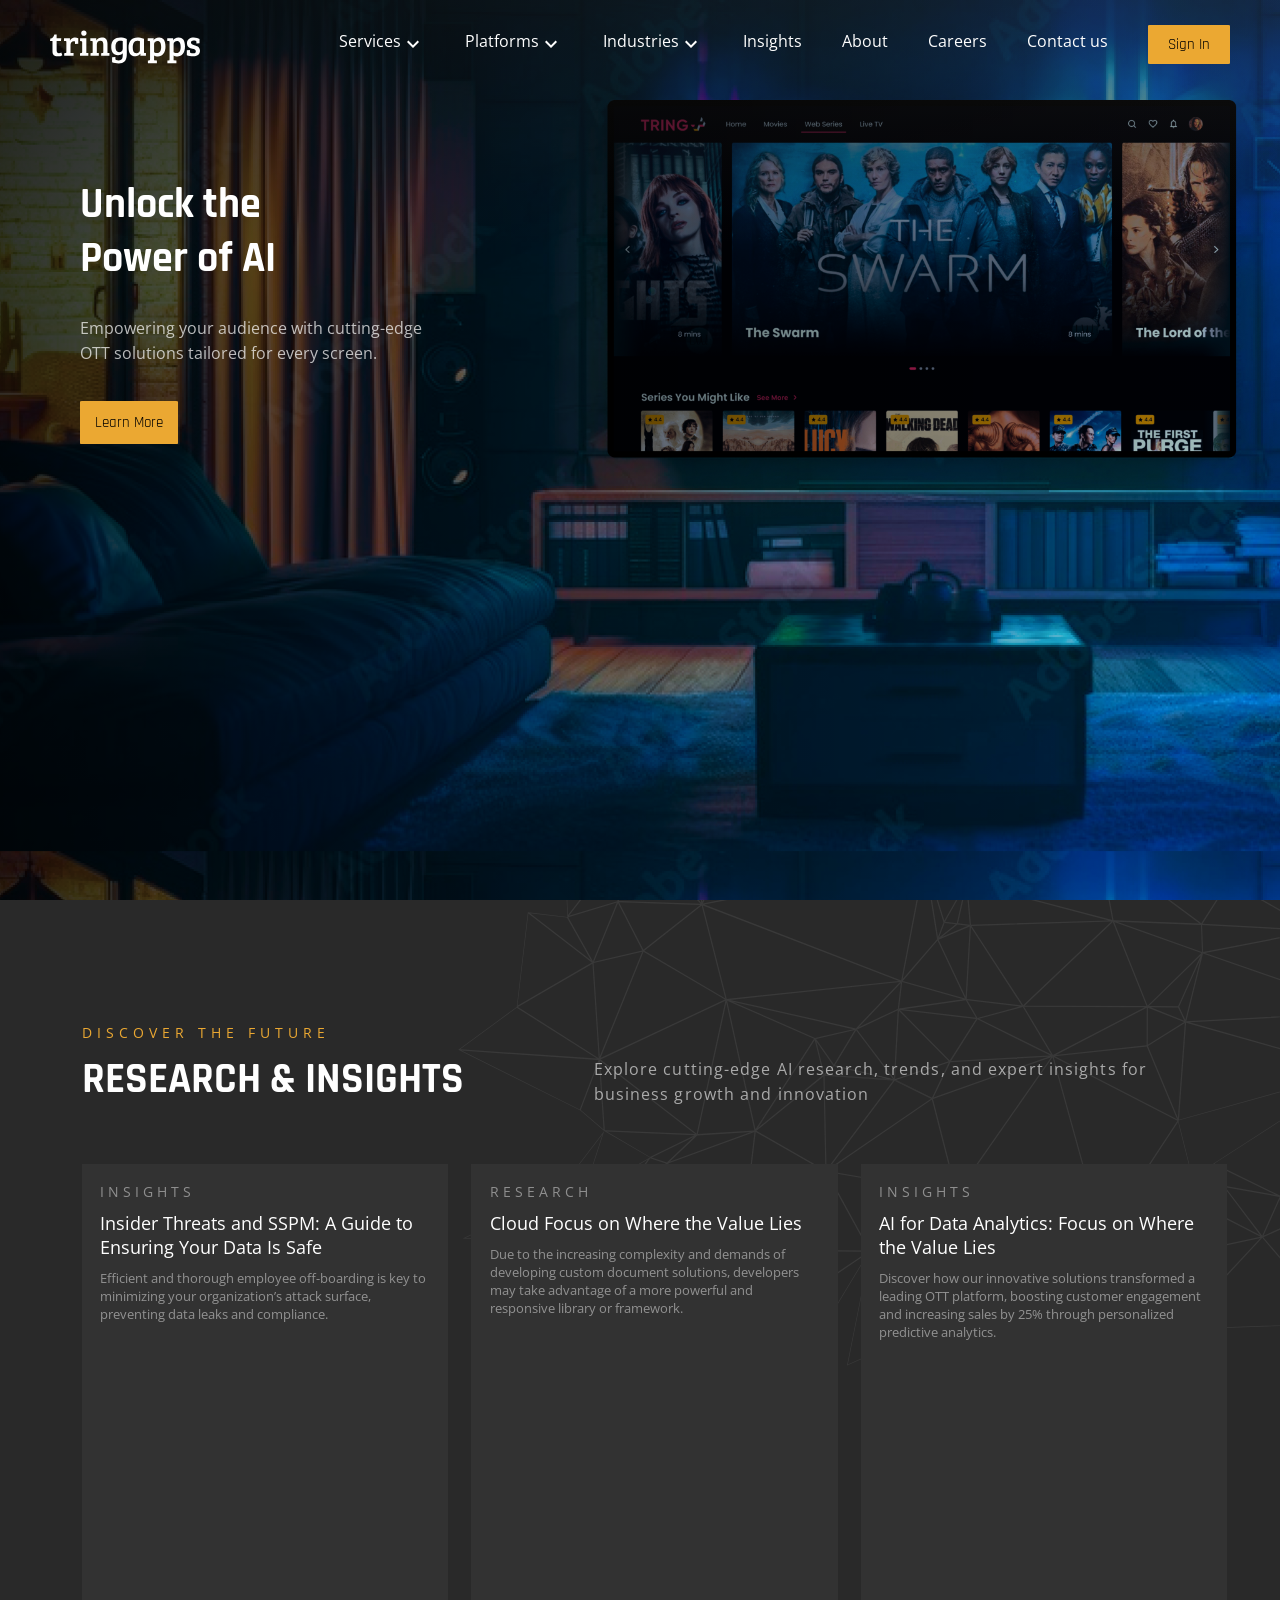
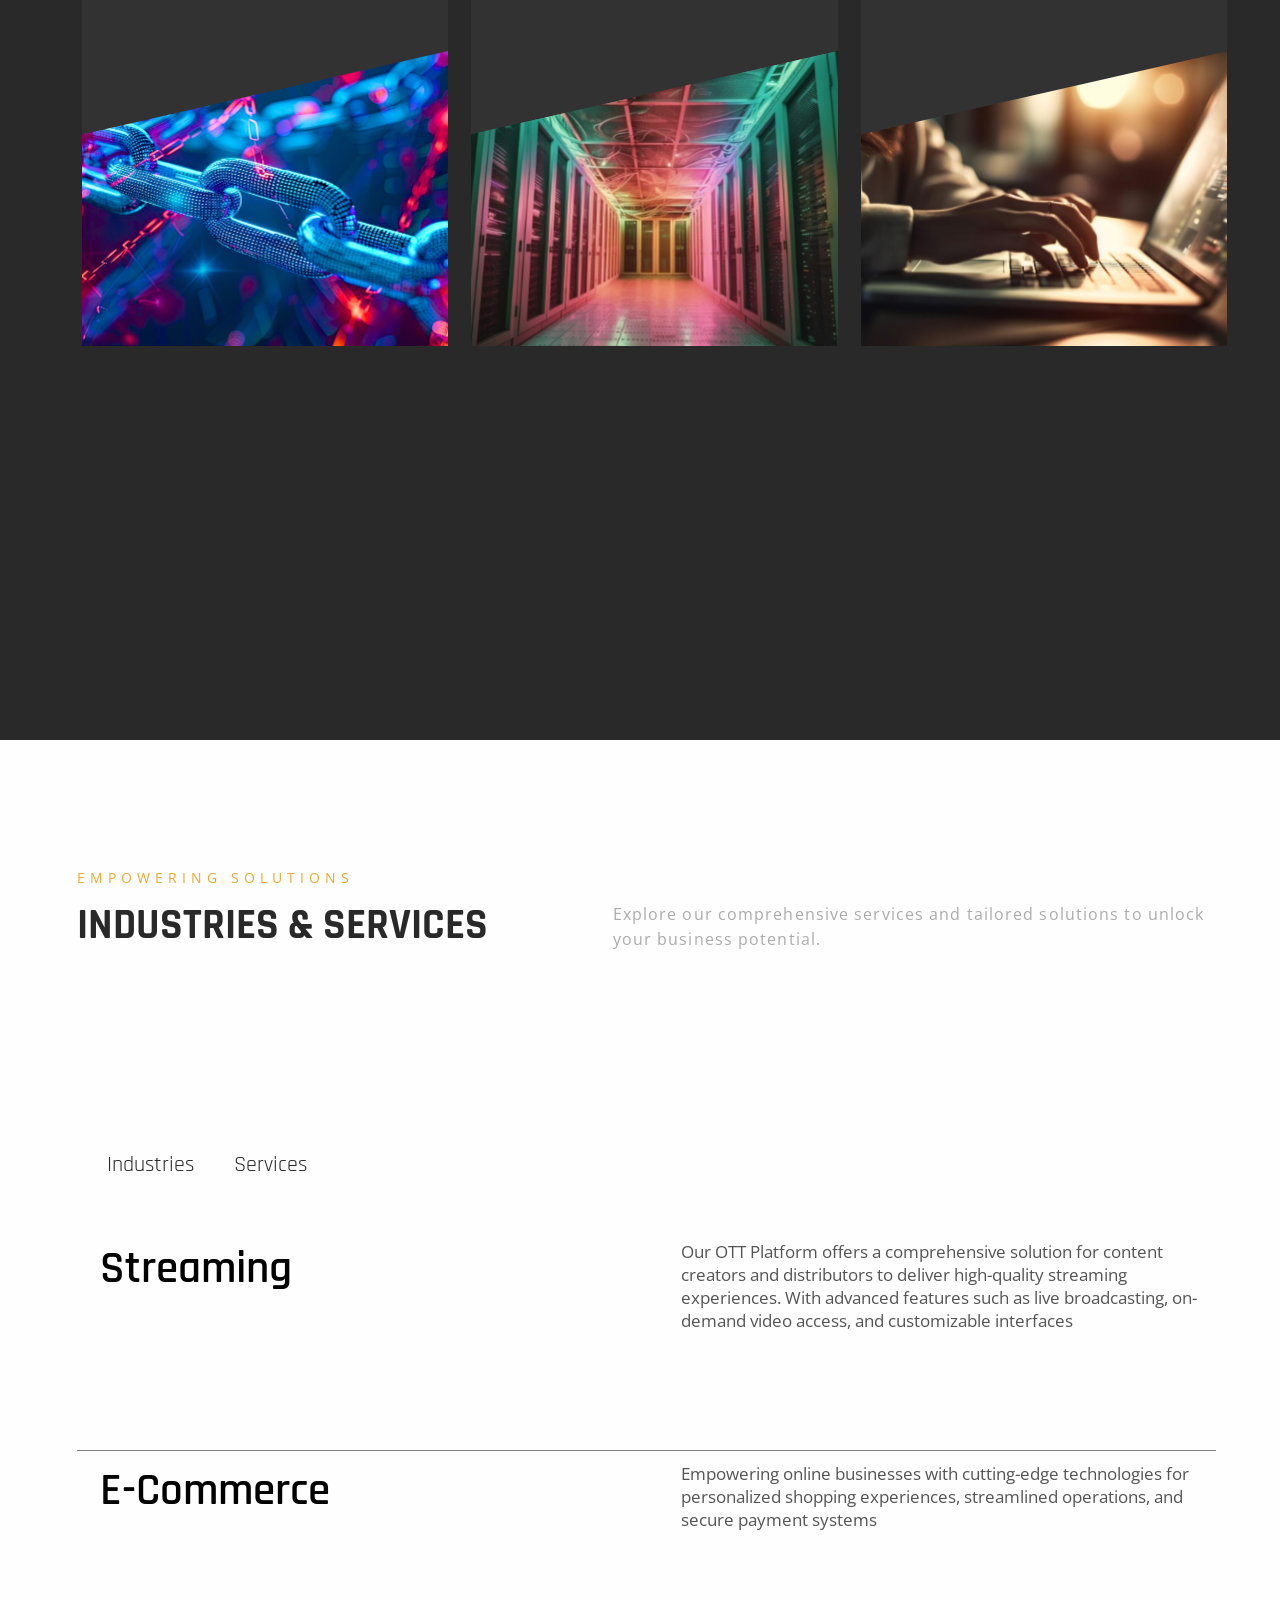
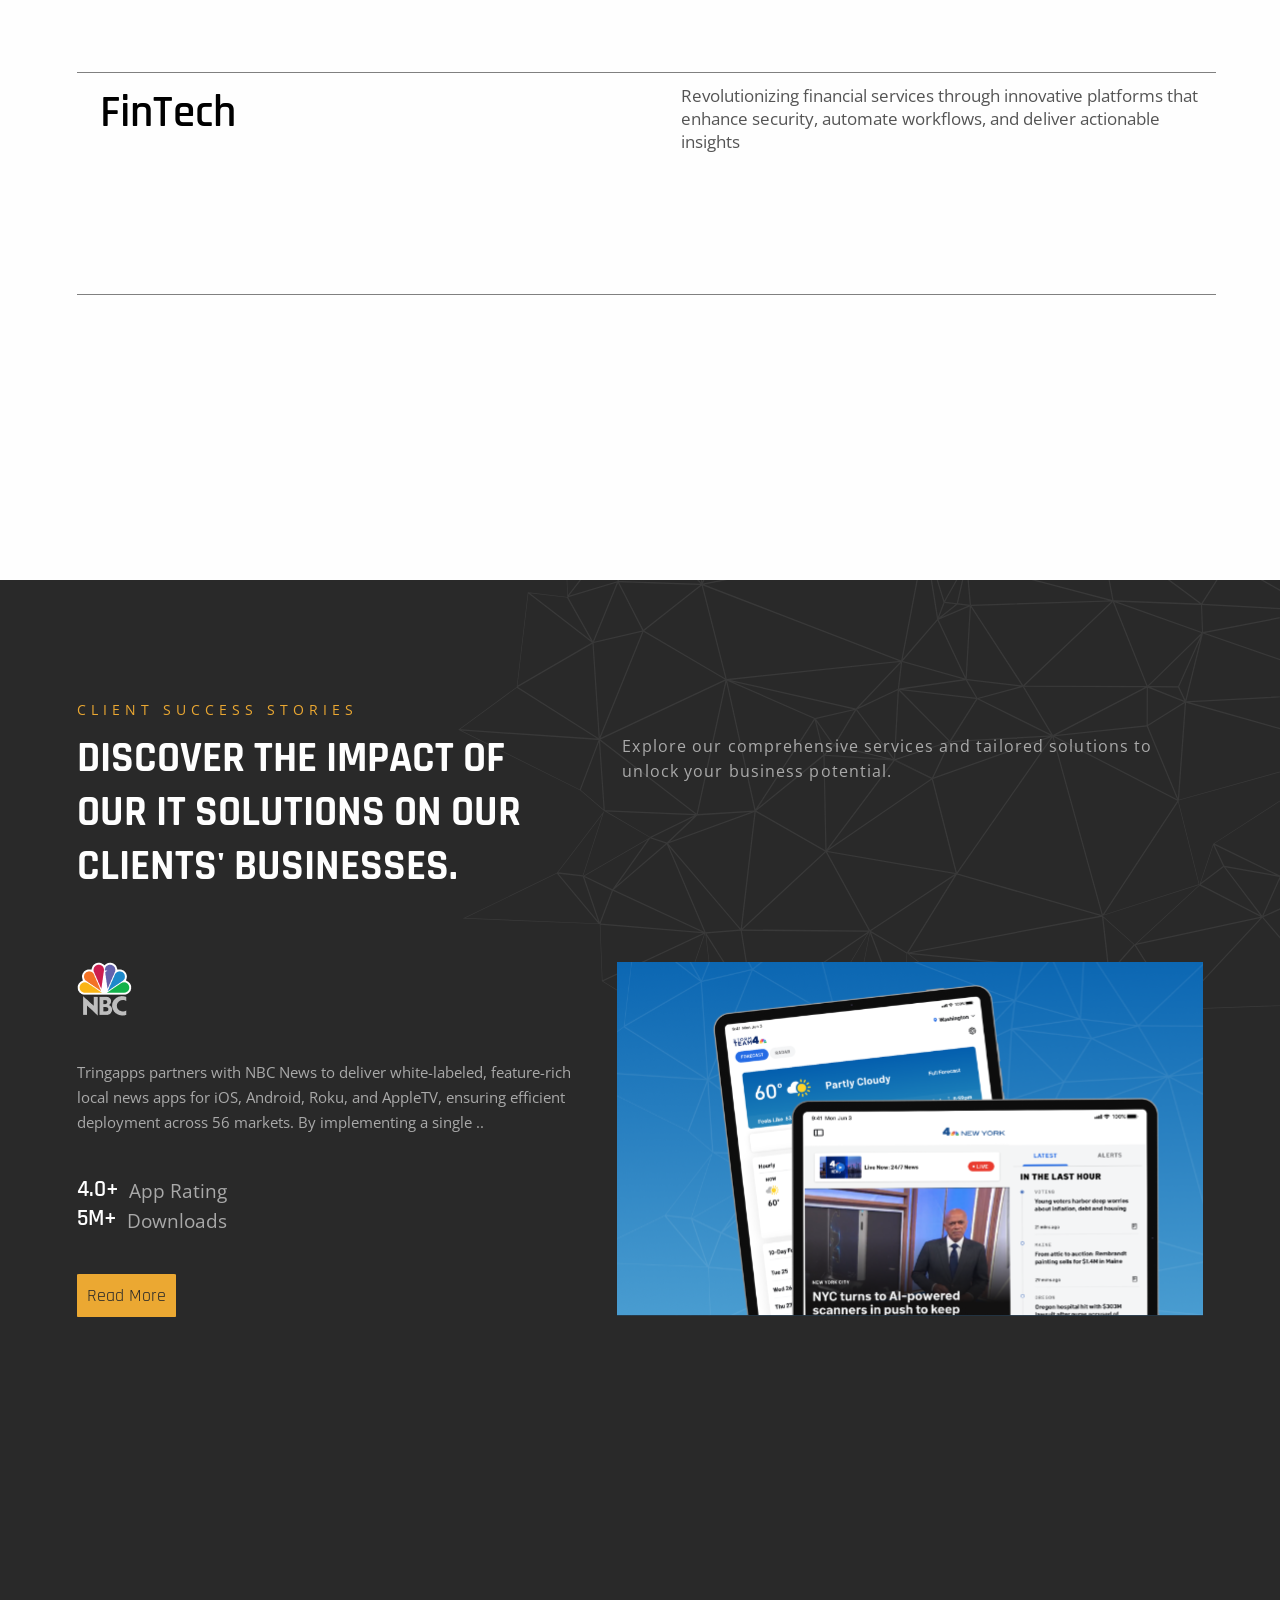
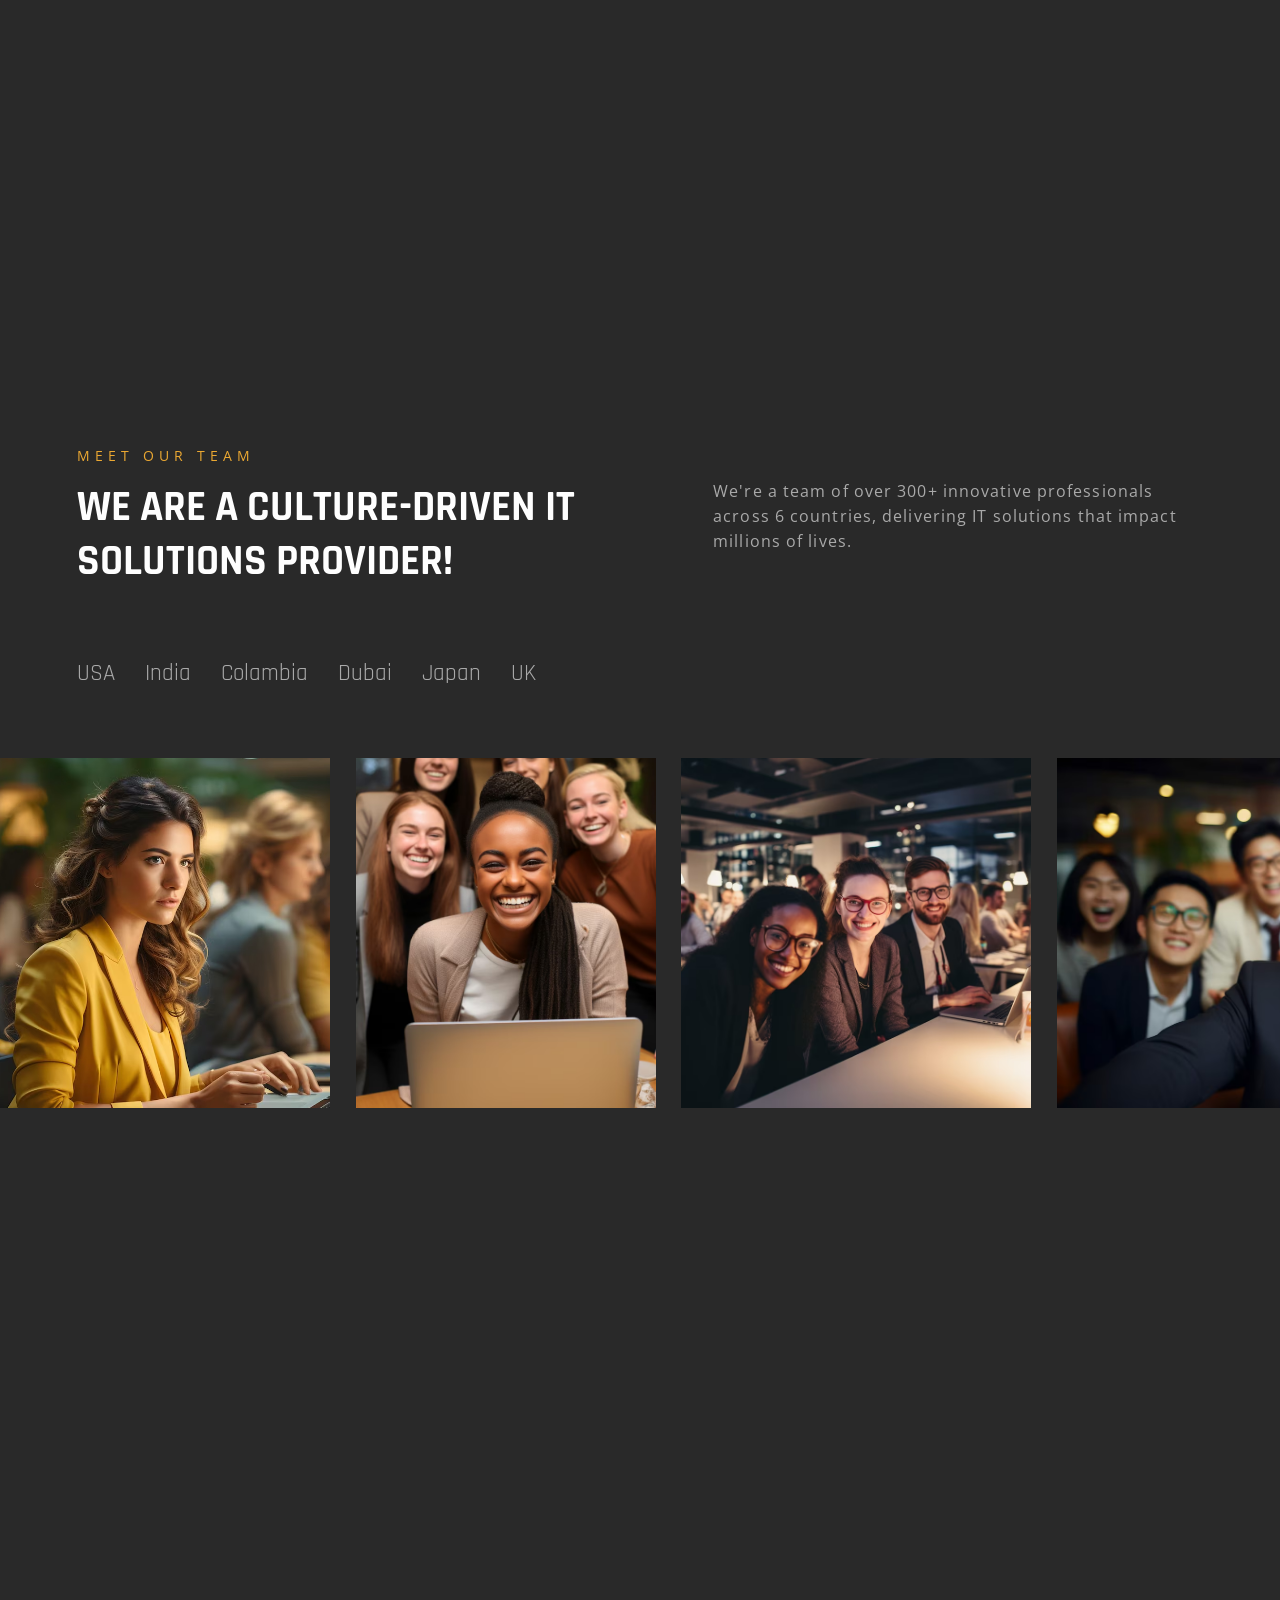
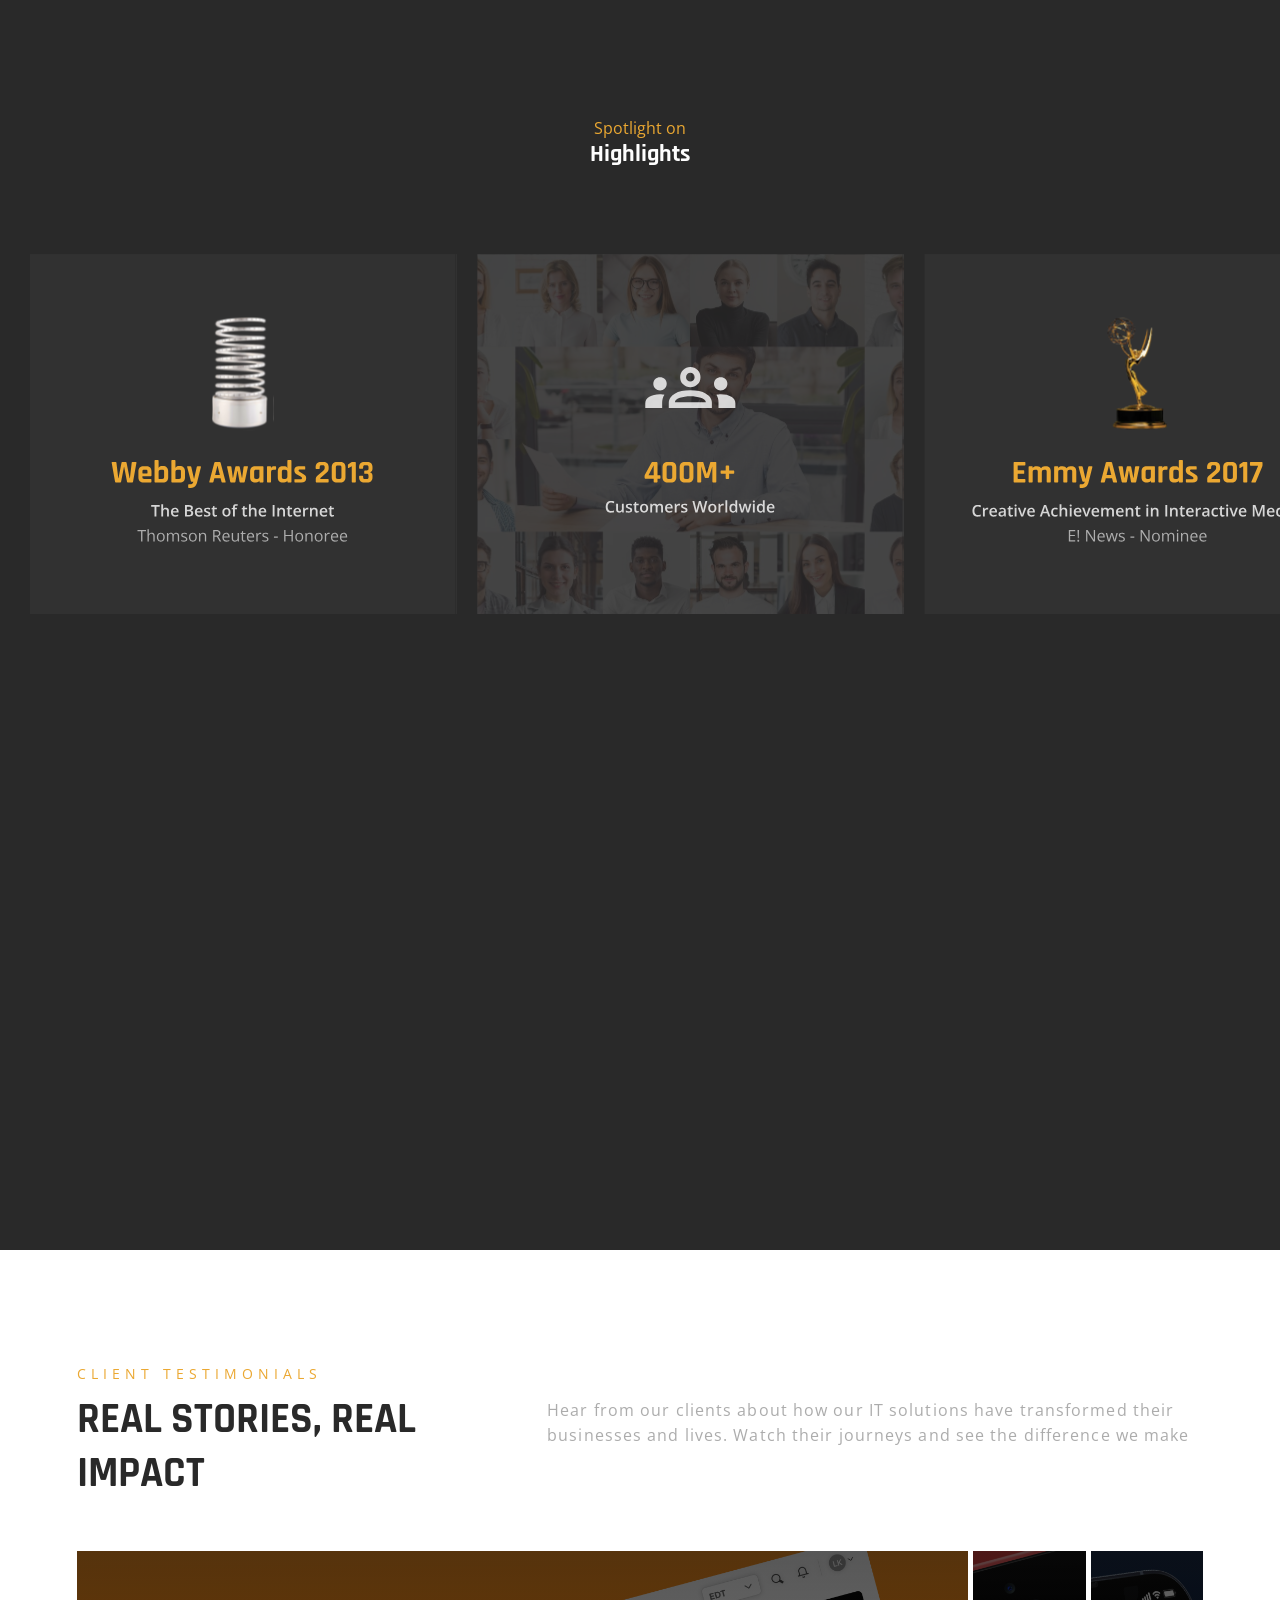
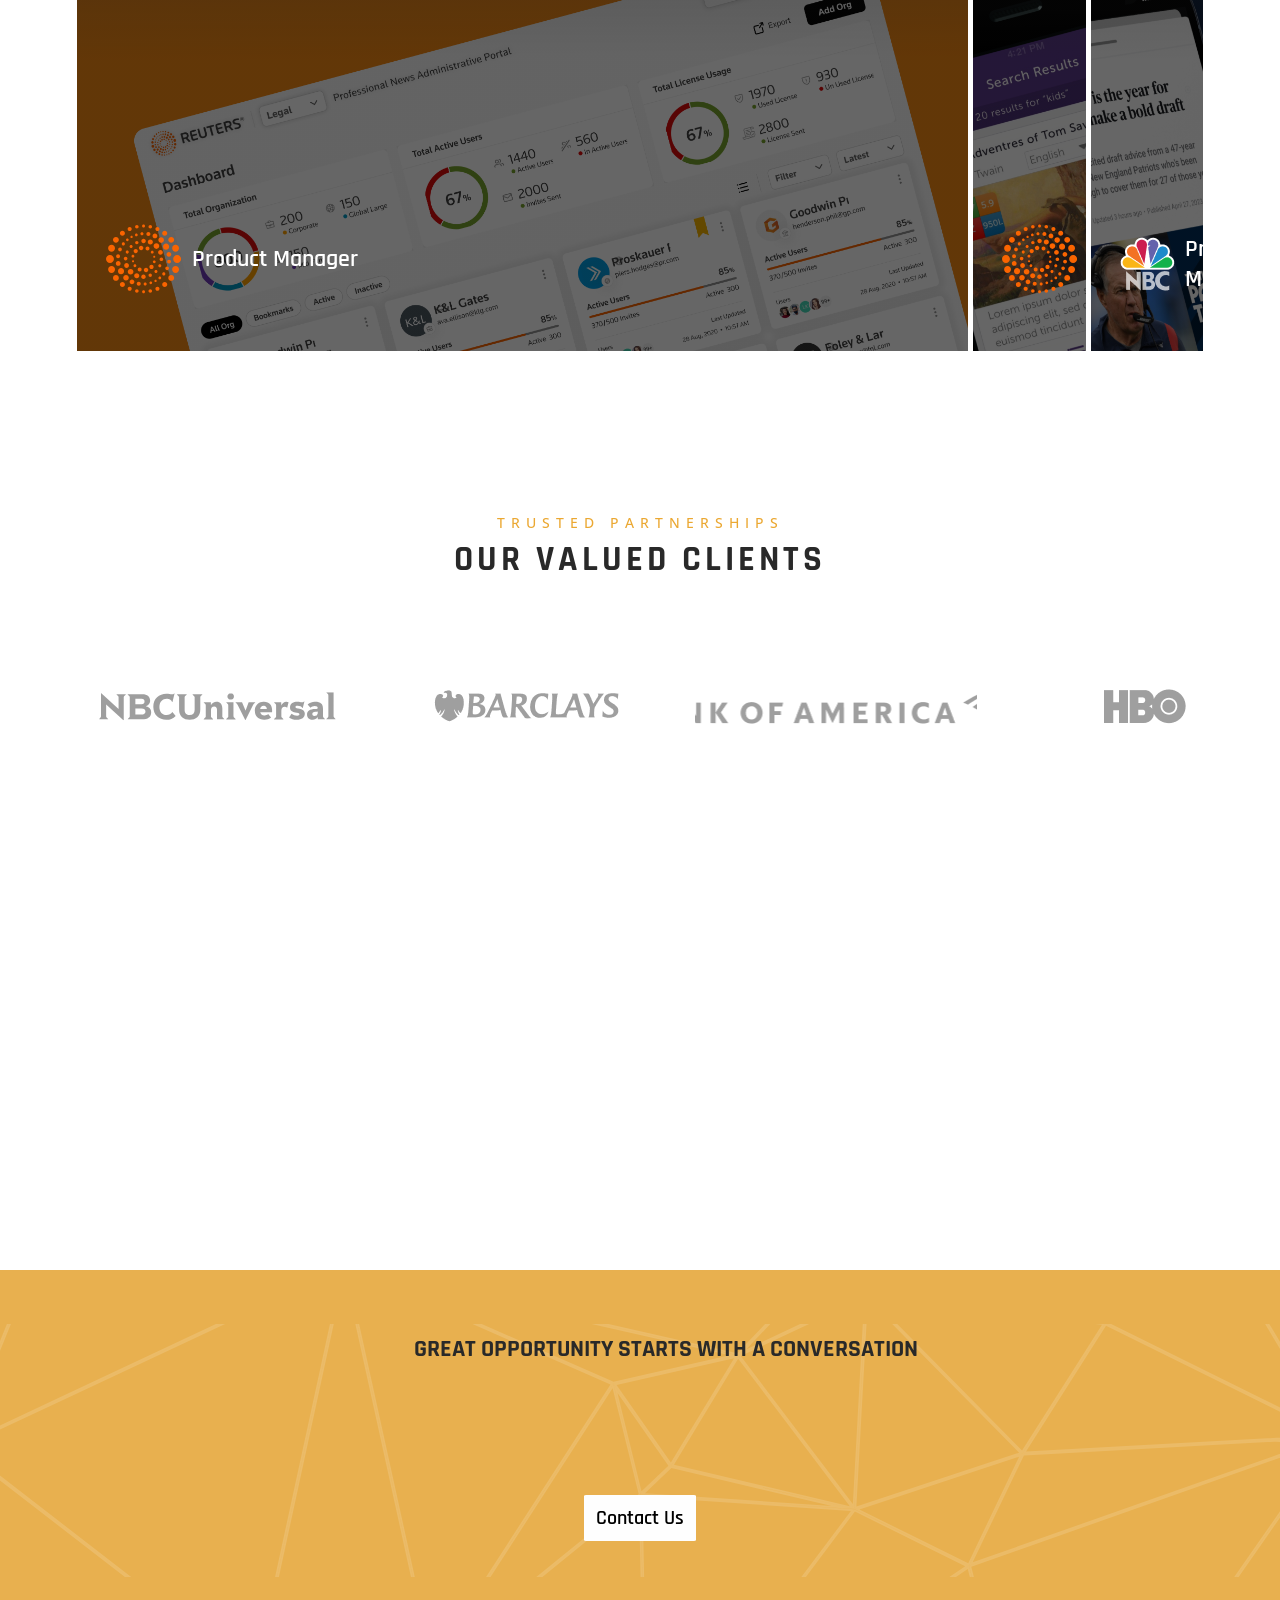
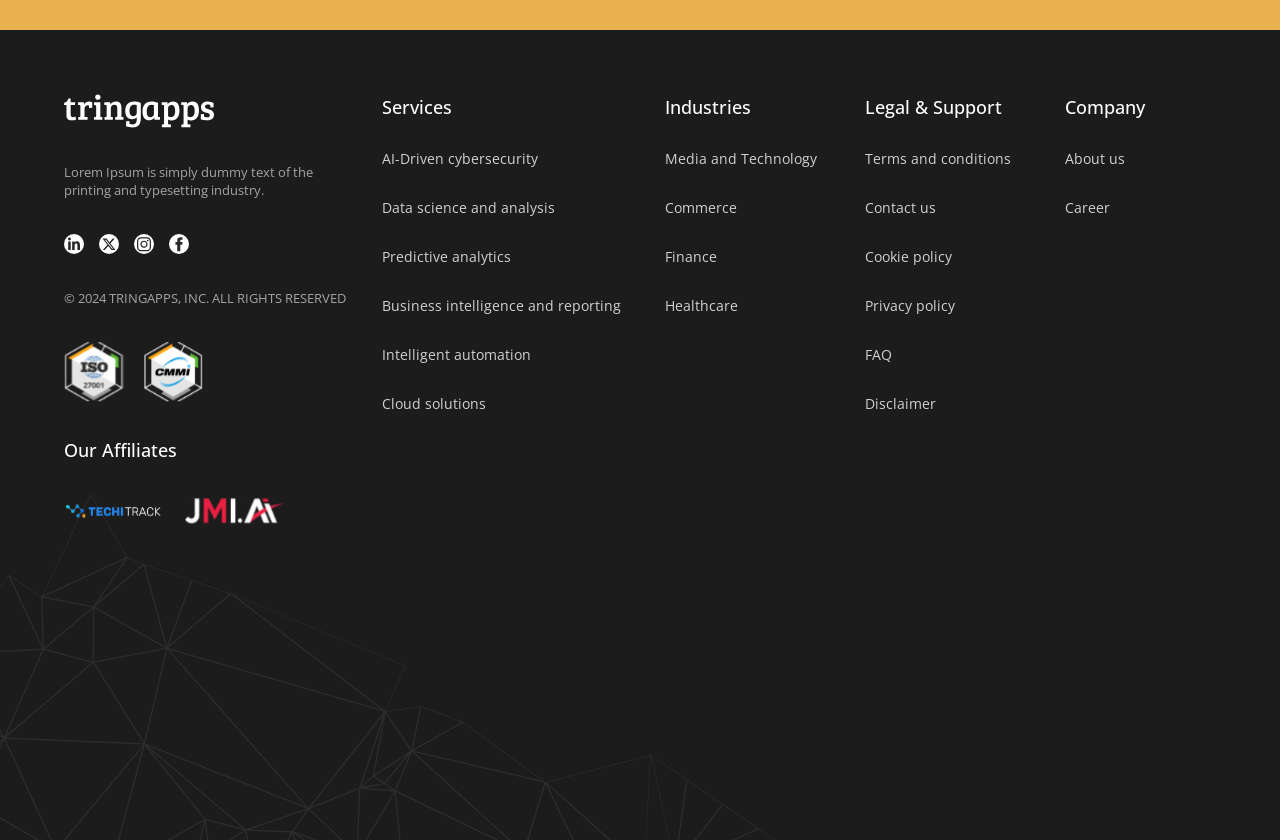
==== commit 250b1cfb: "edited css" ====
--- a/LandingPage/index.html
+++ b/LandingPage/index.html
@@ -1,369 +1,407 @@
 <!DOCTYPE html>
 <html lang="en">
+
 <head>
     <meta charset="UTF-8">
     <meta name="viewport" content="width=device-width, initial-scale=1.0">
     <title>Tringapps</title>
     <link rel="stylesheet" href="style.css">
+    <link rel="stylesheet" href="global.css">
     <link rel="preconnect" href="https://fonts.googleapis.com">
     <link rel="preconnect" href="https://fonts.gstatic.com" crossorigin>
-    <link href="https://fonts.googleapis.com/css2?family=Open+Sans:ital,wght@0,300..800;1,300..800&family=Poppins:ital,wght@0,100;0,200;0,300;0,400;0,500;0,600;0,700;0,800;0,900;1,100;1,200;1,300;1,400;1,500;1,600;1,700;1,800;1,900&display=swap" rel="stylesheet">
-    <link href="https://fonts.googleapis.com/css2?family=Bree+Serif&family=Fira+Sans:ital,wght@0,100;0,200;0,300;0,400;0,500;0,600;0,700;0,800;0,900;1,100;1,200;1,300;1,400;1,500;1,600;1,700;1,800;1,900&family=Open+Sans:ital,wght@0,300..800;1,300..800&family=Poppins:ital,wght@0,100;0,200;0,300;0,400;0,500;0,600;0,700;0,800;0,900;1,100;1,200;1,300;1,400;1,500;1,600;1,700;1,800;1,900&family=Rajdhani:wght@300;400;500;600;700&family=Roboto+Condensed:ital,wght@0,100..900;1,100..900&display=swap" rel="stylesheet">
+    <link
+        href="https://fonts.googleapis.com/css2?family=Open+Sans:ital,wght@0,300..800;1,300..800&family=Poppins:ital,wght@0,100;0,200;0,300;0,400;0,500;0,600;0,700;0,800;0,900;1,100;1,200;1,300;1,400;1,500;1,600;1,700;1,800;1,900&display=swap"
+        rel="stylesheet">
+    <link
+        href="https://fonts.googleapis.com/css2?family=Bree+Serif&family=Fira+Sans:ital,wght@0,100;0,200;0,300;0,400;0,500;0,600;0,700;0,800;0,900;1,100;1,200;1,300;1,400;1,500;1,600;1,700;1,800;1,900&family=Open+Sans:ital,wght@0,300..800;1,300..800&family=Poppins:ital,wght@0,100;0,200;0,300;0,400;0,500;0,600;0,700;0,800;0,900;1,100;1,200;1,300;1,400;1,500;1,600;1,700;1,800;1,900&family=Rajdhani:wght@300;400;500;600;700&family=Roboto+Condensed:ital,wght@0,100..900;1,100..900&display=swap"
+        rel="stylesheet">
     <script src="Script.js"></script>
 </head>
-<body>  
-            <section class="Home">
-                <div class="TopContainer">
-                    <div class="Header">
-                        <div class="logo">
-                            <img src="Images/tringapps-copy-2.svg" alt="">
-                        </div>
-                        <div class="Menu font_OpenSans">
-                            <div class="menu_1 flex_row " >
-                                <p ><a href="">Services</a></p>
-                                <img src="Images/Down Arrow.svg" alt=".">
-                            </div>
-                            <div class="menu_2 flex_row">
-                                <p><a href="">Platforms</a></p>
-                                <img src="Images/Down Arrow.svg" alt=".">
-                            </div>
-                            <div class="menu_3 flex_row">
-                                <p><a href="">Industries</a></p>
-                                <img src="Images/Down Arrow.svg" alt=".">
-                            </div>
-                            <div class="menu_4">
-                                <p><a href="">Insights</a></p>
-                            </div>
-                            <div class="menu_5">
-                                <p><a href="">About</a></p>
-                            </div>
-                            <div class="menu_6">
-                                <p><a href="">Careers</a></p>
-                            </div>
-                            <div class="menu_7">
-                                <p><a href="">Contact us</a></p>
-                            </div>
-                            <div class="Buttons">
-                                <button class="button" onclick="locateToSignInPage()">Sign In</button>
-                            </div>
-                        </div>
-                    </div>
-                </div>
-            
+
+<body>
+    <section class="Home">
+        <div class="Header">
+            <div class="logo">
+                <img src="Images/tringapps-copy-2.svg" alt="">
+            </div>
+            <div class="Menu font_OpenSans">
+                <div class="item dropdown">
+                    <p><a href="">Services</a></p>
+                    <img src="Images/Down Arrow.svg" alt=".">
+                </div>
+                <div class="item dropdown">
+                    <p><a href="">Platforms</a></p>
+                    <img src="Images/Down Arrow.svg" alt=".">
+                </div>
+                <div class="item dropdown">
+                    <p><a href="">Industries</a></p>
+                    <img src="Images/Down Arrow.svg" alt=".">
+                </div>
+                <div class="item">
+                    <p><a href="">Insights</a></p>
+                </div>
+                <div class="item">
+                    <p><a href="">About</a></p>
+                </div>
+                <div class="item">
+                    <p><a href="">Careers</a></p>
+                </div>
+                <div class="item">
+                    <p><a href="">Contact us</a></p>
+                </div>
+                <div class="Buttons">
+                    <button class="button" onclick="locateToSignInPage()">Sign In</button>
+                </div>
+            </div>
+        </div>
+
+        <div class="Content">
+            <div class="textContainer">
+                <div class="title">
+                    <h1 class="font_Rajdhani" id="changingTitle1">Seamless Streaming,</h1>
+                    <h1 class="font_Rajdhani" id="changingTitle2">Anywhere, Anytime</h1>
+                </div>
+                <p class="font_OpenSans" id="changingDescription">Empowering your audience with cutting-edge <br>
+                    OTT solutions tailored for every screen.</p>
+            </div>
+            <div class="Buttons">
+                <button class="button">Learn More</button>
+            </div>
+        </div>
+    </section>
+
+    <section class="ResearchInsights">
+        <div class="maincontainer">
+            <div class="HeadingContainer">
+                <div class="Heading font_OpenSans">
+                    <div class="Heading1 font_OpenSans"> DISCOVER THE FUTURE </div>
+                    <div class="Heading2 font_Rajdhani"> RESEARCH & INSIGHTS </div>
+                </div>
+                <div class="Content font_OpenSans">
+                    <p>Explore cutting-edge AI research, trends, and expert insights for business growth and innovation
+                    </p>
+                </div>
+            </div>
+            <div class="box-container">
+                <div class="box font_OpenSans ">
+                    <div class="Content">
+                        <p class="title">INSIGHTS</p>
+                        <p class="subtitle1">Insider Threats and SSPM: A Guide to Ensuring Your Data Is Safe</p>
+                        <p class="subtitle2">Efficient and thorough employee off-boarding is key to minimizing your
+                            organization’s attack surface, preventing data leaks and compliance.</p>
+                    </div>
+
+                    <div class="image_container image1">
+
+                    </div>
+                </div>
+                <div class="box font_OpenSans ">
+                    <div class="Content">
+                        <p class="title">RESEARCH</p>
+                        <p class="subtitle1">Cloud Focus on Where the Value Lies</p>
+                        <p class="subtitle2">Due to the increasing complexity and demands of developing custom document
+                            solutions, developers may take advantage of a more powerful and responsive library or
+                            framework.</p>
+                    </div>
+                    <div class="image_container image2">
+
+                    </div>
+                </div>
+                <div class="box font_OpenSans ">
+                    <div class="Content">
+                        <p class="title">INSIGHTS</p>
+                        <p class="subtitle1">AI for Data Analytics: Focus on Where the Value Lies</p>
+                        <p class="subtitle2">Discover how our innovative solutions transformed a leading OTT platform,
+                            boosting customer engagement and increasing sales by 25% through personalized predictive
+                            analytics.</p>
+                    </div>
+                    <div class="image_container image3">
+                    </div>
+                </div>
+            </div>
+        </div>
+    </section>
+
+    <section class="IndustriesServices">
+        <div class="maincontainer">
+            <div class="HeadingContainer">
+                <div class="Heading ">
+                    <div class="Heading1 font_OpenSans"> EMPOWERING SOLUTIONS </div>
+                    <div class="Heading2 font_Rajdhani"> INDUSTRIES & SERVICES </div>
+                </div>
+                <div class="Content font_OpenSans">
+                    <p>Explore our comprehensive services and tailored solutions to unlock your business potential.</p>
+                </div>
+            </div>
+            <div class="body-container">
+                <div class="Header font_Rajdhani">
+                    <a href="">Industries</a>
+                    <a href="">Services</a>
+                </div>
+                <div class="View">
+                    <div class="Items">
+                        <div class="Item1 font_Rajdhani">
+                            <h2>Streaming</h2>
+                        </div>
+                        <div class="Item2 font_OpenSans ">
+                            <p>Our OTT Platform offers a comprehensive solution for content creators and distributors to
+                                deliver high-quality streaming experiences. With advanced features such as live
+                                broadcasting, on-demand video access, and customizable interfaces</p>
+                        </div>
+                    </div>
+                </div>
+                <div class="View">
+                    <div class="Items">
+                        <div class="Item1 font_Rajdhani">
+                            <h2>E-Commerce</h2>
+                        </div>
+                        <div class="Item2 font_OpenSans ">
+                            <p>Empowering online businesses with cutting-edge technologies for personalized shopping
+                                experiences, streamlined operations, and secure payment systems</p>
+                        </div>
+                    </div>
+                </div>
+                <div class="View">
+                    <div class="Items">
+                        <div class="Item1 font_Rajdhani">
+                            <h2>FinTech</h2>
+                        </div>
+                        <div class="Item2 font_OpenSans ">
+                            <p>Revolutionizing financial services through innovative platforms that enhance security,
+                                automate workflows, and deliver actionable insights</p>
+                        </div>
+                    </div>
+                </div>
+
+            </div>
+        </div>
+    </section>
+
+    <section class="ClientSuccessStory">
+        <div class="maincontainer">
+            <div class="HeadingContainer">
+                <div class="Heading">
+                    <div class="Heading1 font_OpenSans"> CLIENT SUCCESS STORIES </div>
+                    <div class="Heading2 font_Rajdhani"> Discover the impact of<br> our IT solutions on our<br> clients'
+                        businesses. </div>
+                </div>
+                <div class="Content font_OpenSans">
+                    <p>Explore our comprehensive services and tailored solutions to unlock your business potential.</p>
+                </div>
+            </div>
+            <div class="body-container">
                 <div class="Content">
-                    <div class="textContainer">
-                        <h1 class="font_Rajdhani " id="changingTitle1">Seamless Streaming,</h1> <br>
-                        <h1 class="font_Rajdhani " id="changingTitle2">Anywhere, Anytime</h1> <br>
-                        <p class="font_OpenSans" id="changingDescription">Empowering your audience with cutting-edge <br>
-                            OTT solutions tailored for every screen.</p>
-                    </div>
-                    <button class="button">Learn More</button>
-                </div>
-            </section>
-
-            <section class="ResearchInsights">
-                <div class="maincontainer">
-                    <div class="HeadingContainer flex_row">
-                        <div class="Heading font_OpenSans">
-                            <div class="Heading1 font_OpenSans" style="color: #EBA832;"> DISCOVER THE FUTURE </div>
-                            <div class="Heading2 font_Rajdhani" style="color: #FEFEFE;"> RESEARCH & INSIGHTS </div>
-                        </div>
-                        <div class="Content font_OpenSans" style="color: #FFFFFF99;">
-                            <p>Explore cutting-edge AI research, trends, and expert insights for business growth and innovation</p>
-                        </div>
-                    </div>
-                    <div class="container2">
-                        <div class="img1 box-container flex_column font_OpenSans ">
-                            <div class="content flex_column" >
-                                <p class="title">INSIGHTS</p>
-                                <p class="subtitle1">Insider Threats and SSPM: A Guide to Ensuring Your Data Is Safe</p>
-                                <p class="subtitle2">Efficient and thorough employee off-boarding is key to minimizing your organization’s attack surface, preventing data leaks and compliance...</p>
-                            </div>
-
-                            <div class="image_container"  style="background-image: url(Images/Chain.svg); ">
-                                
-                            </div>
-                        </div>
-                        <div class="img2 box-container flex_column font_OpenSans ">
-                            <div class="content flex_column" >
-                                <p class="title">RESEARCH</p>
-                                <p class="subtitle1">Cloud Focus on Where the Value Lies</p>
-                                <p class="subtitle2">Due to the increasing complexity and demands of developing custom document solutions, developers may take advantage of a more powerful and responsive library or framework.</p>
-                            </div>
-                            <div class="image_container"  style="background-image: url(Images/Research.svg); ">
-                                
-                            </div>
-                        </div>
-                        <div class="img3 box-container flex_column font_OpenSans ">
-                            <div class="content flex_column" >
-                                <p class="title">INSIGHTS</p>
-                                <p class="subtitle1">AI for Data Analytics: Focus on Where the Value Lies</p>
-                                <p class="subtitle2">Discover how our innovative solutions transformed a leading OTT platform, boosting customer engagement and increasing sales by 25% through personalized predictive analytics.</p>
-                            </div>
-                            <div class="image_container"  style="background-image: url(Images/Insights2.svg); ">
-                                
-                            </div>
-                        </div>
-                    </div>
-                </div>
-            </section>
-
-            <section class="IndustriesServices">
-                <div class="maincontainer flex_column">
-                    <div class="HeadingContainer flex_row">
-                        <div class="Heading ">
-                            <div class="Heading1 font_OpenSans" style="color: #EBA832;"> EMPOWERING SOLUTIONS </div>
-                            <div class="Heading2 font_Rajdhani" style="color: #292929;"> INDUSTRIES & SERVICES </div>
-                        </div>
-                        <div class="Content font_OpenSans" style="color: #29292963;">
-                            <p>Explore our comprehensive services and tailored solutions to unlock your business potential.</p>
-                        </div>
-                    </div>
-                    <div class="container2 flex_column">
-                        <div class="Header flex_row">
-                            <div class="item font_Rajdhani">
-                                <a href="">Industries</a>
-                            </div>
-                            <div class="item font_Rajdhani">
-                                <a href="">Services</a>
-                            </div>
-                        </div>
-                        
-                        <div class="View"> 
-                            <div class="Items flex_row ">
-                                <div class="Item1 font_Rajdhani" ><h1 >Streaming</h1></div>
-                                <div class="Item2 font_OpenSans " ><p>Our OTT Platform offers a comprehensive solution for content creators and distributors to deliver high-quality streaming experiences. With advanced features such as live broadcasting, on-demand video access, and customizable interfaces</p></div>
-                            </div>
-                        </div>
-                        <div class="View"> 
-                            <div class="Items flex_row">
-                                <div class="Item1 font_Rajdhani"><h1>E-Commerce</h1></div>
-                                <div class="Item2 font_OpenSans "><p>Empowering online businesses with cutting-edge technologies for personalized shopping experiences, streamlined operations, and secure payment systems</p></div>
-                            </div>
-                        </div>
-                        <div class="View"> 
-                            <div class="Items flex_row">
-                                <div class="Item1 font_Rajdhani"><h1>FinTech</h1></div>
-                                <div class="Item2 font_OpenSans " ><p>Revolutionizing financial services through innovative platforms that enhance security, automate workflows, and deliver actionable insights</p></div>
-                            </div>
-                        </div>
-            
-                    </div>
-                </div>
-            </section>
-
-            <section class="ClientSuccessStory">
-                <div class="maincontainer flex_column">
-                    <div class="HeadingContainer flex_row">
-                        <div class="Heading font_OpenSans">
-                            <div class="Heading1 font_OpenSans" style="color: #EBA832;"> CLIENT SUCCESS STORIES </div>
-                            <div class="Heading2 font_Rajdhani" style="color: #FEFEFE;"> Discover the impact of<br> our IT solutions on our<br> clients' businesses. </div>
-                        </div>
-                        <div class="Content font_OpenSans" style="color: #FFFFFF99;">
-                            <p>Explore our comprehensive services and tailored solutions to unlock your business potential.</p>
-                        </div>
-                    </div>
-                    <div class="container2 flex_row">
-                        <div class="View1">
-                            <div class="NBC_image item">
-                                <img src="Images/NBC.png"  alt="" width="11%" height="50%">
-                            </div>
-                            
-                            <div class="description item font_OpenSans item" style="color: #FFFFFF99; font-size: 15.4px;">
-                                Tringapps partners with NBC News to deliver white-labeled, feature-rich local news apps for iOS, Android, Roku, and AppleTV, ensuring efficient deployment across 56 markets. By implementing a single ..
-                            </div>
-                            <div class="achievements item flex_column space_between">
-                                <div class="rating flex_row item "> 
-                                    <p class="font_Rajdhani" style="color:#FEFEFE; font-size: 23px; font-weight: 550;">4.0+ </p> 
-                                    <span class="font_OpenSans" style="color: #FFFFFF99;  font-size:19px">App Rating</span>
-                                </div>
-                                <div class="downloads flex_row item" style="width: 100%;"> 
-                                    <p class="font_Rajdhani" style="color:#FEFEFE; font-size: 23px; font-weight: 550;">5M+ </p>
-                                    <span class="font_OpenSans" style="color: #FFFFFF99;  font-size:19px">Downloads</span>
-                                </div>
-                            </div>
-                            <div class="Buttons item " style="padding:  9% 0 0 0;">
-                                <button class="button">Read More</button>
-                            </div>
-
-                        </div>
-                        <div class="View2" style="background-image: url(Images/clientSucess.svg); background-size: center; background-repeat: no-repeat;">
-                        </div>
-                    </div>
-                </div>
-            </section>
-
-            <section class="MeetOurTeam">
-                <div class="maincontainer flex_column">
-                    <div class="container1">
-                        <div class="HeadingContainer flex_row">
-                            <div class="Heading font_OpenSans">
-                                <div class="Heading1 font_OpenSans" style="color: #EBA832;"> Meet our team </div>
-                                <div class="Heading2 font_Rajdhani" style="color: #FEFEFE;"> We are a culture-driven IT solutions provider! </div>
-                            </div>
-                            <div class="Content font_OpenSans" style="color: #FFFFFF99;">
-                                <p>We're a team of over 300+ innovative professionals across 6 countries, delivering IT solutions that impact millions of lives.</p>
-                            </div>
-                        </div>
-                        <div class="Header flex_row font_Rajdhani">
-                            <div class="item"><a href="">USA</a></div>
-                            <div class="item"><a href="">India</a></div>
-                            <div class="item"><a href="">Colambia</a></div>
-                            <div class="item"><a href="">Dubai</a></div>
-                            <div class="item"><a href="">Japan</a></div>
-                            <div class="item"><a href="">UK</a></div>
-                        </div>
-                    </div>
-                    <div class="container2 flex_row" >
-                        <div class="picture1 item" style="background-image: url(Images/MOT1.png); background-size: 220%; background-position: center; background-repeat: no-repeat; width: 330px; height: 350px;"></div>
-                        <div class="picture2 item" style="background-image: url(Images/MOT2.png); background-size: 100%; background-position: center; background-repeat: no-repeat; width: 300px; height: 350px; "></div>
-                        <div class="picture3 item" style="background-image: url(Images/MOT3.png); background-size: 100%; background-position: top left; background-repeat: no-repeat; width: 350px; height: 350px; "></div>
-                        <div class="picture4 item" style="background-image: url(Images/MOT4.png); background-size: 100%; background-position: top left; background-repeat: no-repeat; width: 640px; height: 350px; "></div>
-                        <div class="picture5 item" style="background-image: url(Images/MOT1.png); background-size: 220%; background-position: center; background-repeat: no-repeat; width: 330px; height: 350px;"></div>
-                    </div>
-                    <div class="highlights flex_column">
-                        <div class="Heading flex_column">
-                            <div class="Heading1 font_OpenSans">
-                                    Spotlight on
-                            </div>
-                            <h1 class="Heading2 font_Rajdhani">
-                                    Highlights</h1>
-                        </div>
-                        <div class="image_container flex_row">
-                            <div class="picture1 item" style="background-image: url(Images/highlight1.svg);"></div>
-                            <div class="picture2 item" style="background-image: url(Images/highlight2.svg);"></div>
-                            <div class="picture3 item" style="background-image: url(Images/highlight3.svg);"></div>
-                            <div class="picture1 item" style="background-image: url(Images/highlight1.svg);"></div>
-                            <div class="picture2 item" style="background-image: url(Images/highlight2.svg);"></div>
-                            <div class="picture3 item" style="background-image: url(Images/highlight3.svg);"></div>
-                        </div>
-                    </div>
-                </div>
-            </section>
-            <section class="RealStories">
-                    <div class="maincontainer flex_column">
-                        <div class="HeadingContainer flex_row">
-                            <div class="Heading font_OpenSans" style="width: 70%;">
-                                <div class="Heading1 font_OpenSans" style="color: #EBA832;"> Client Testimonials </div>
-                                <div class="Heading2 font_Rajdhani" style="color: #292929;  "> Real Stories, Real Impact </div>
-                            </div>
-                            <div class="Content font_OpenSans" style="color: #29292963;">
-                                <p>Hear from our clients about how our IT solutions have transformed their businesses and lives. Watch their journeys and see the difference we make</p>
-                            </div>
-                        </div>
-                        <div class="imagecontainer flex_row">
-                            <div class="item item1" style="background: linear-gradient(90deg, rgba(0, 0, 0, 0.5) 100%, rgba(0, 0, 0, 0.2) 78.61%),linear-gradient(359.68deg, rgba(0, 0, 0, 0.2) 72.85%, rgba(44, 44, 44, 0.4) 106.63% ),url(Images/Realstories1.png); background-position: top 35% left 30%; background-size: 940px;">
-                                <div class="content font_OpenSans flex_column" style="justify-content: end;" >
-                                    <!-- <p>"We have a committed partnership with Tringapps that has held strong over multiple years. I am impressed with the technical capabilities and the commitment for various team members. I am very thankful for the partnership that has contributed to our mutual success."</p> -->
-                                    <span class="flex_row"><img src="Images/productmanager.svg" alt="" width="50px" height="50px"> 
-                                        <!-- <h1 class="font_Rajdhani">Product Manager</h1> -->
-                                    </span>
-                                </div>
-                            </div>
-                            <div class="item item2" style="background: linear-gradient(90deg, rgba(0, 0, 0, 0.5) 100%, rgba(0, 0, 0, 0.2) 78.61%),linear-gradient(359.68deg, rgba(0, 0, 0, 0.2) 72.85%, rgba(44, 44, 44, 0.4) 106.63% ),url(Images/Realstories2.png); background-position: top 35% left 30%; background-size: 940px; ">
-                                <div class="content font_OpenSans flex_column" style="justify-content: end;" >
-                                    <!-- <p>"We have a committed partnership with Tringapps that has held strong over multiple years. I am impressed with the technical capabilities and the commitment for various team members. I am very thankful for the partnership that has contributed to our mutual success."</p> -->
-                                    <span class="flex_row"><img src="Images/productmanager.svg" alt="" width="50px" height="50px"> </span>
-                                </div>
-                            </div>
-                            <div class="item item3" style="background: linear-gradient(90deg, rgba(0, 0, 0, 0.5) 100%, rgba(0, 0, 0, 0.2) 78.61%),linear-gradient(359.68deg, rgba(0, 0, 0, 0.2) 72.85%, rgba(44, 44, 44, 0.4) 106.63% ),url(Images/Realstories3.png); background-position: top 35% left 30%; background-size: 940px; ">
-                                <div class="content font_OpenSans flex_column" style="justify-content: end;" >
-                                    <!-- <p>"We have a committed partnership with Tringapps that has held strong over multiple years. I am impressed with the technical capabilities and the commitment for various team members. I am very thankful for the partnership that has contributed to our mutual success."</p> -->
-                                    <span class="flex_row"><img src="Images/NBC.png" alt="" width="50px" height="50px"></span>
-                                </div>
-                            </div>
-                        </div>
-                        <div class="partnerships flex_column">
-                            <div class="Heading flex_column">
-                                <div class="Heading1 font_OpenSans">
-                                        Trusted Partnerships
-                                </div>
-                                <h1 class="Heading2 font_Rajdhani">
-                                        Our Valued Clients</h1>
-                            </div>
-                            <div class="logo_container flex_row">
-                                
-                                    <!-- <div class="item" style="background-image: url(Images/clients/Disney_client.svg); background-position: center; width: 10%; height: 50%; background-repeat: no-repeat;"> </div> -->
-                                    <div class="item" style="background-image: url(Images/clients/NBCUniversal.svg); background-position: center; width: 25%; height: 50%; background-repeat: no-repeat;"> </div> 
-                                    <div class="item" style="background-image: url(Images/clients/Barclays.png); background-position: center; width: 25%; height: 50%; background-repeat: no-repeat;"> </div> 
-                                    <div class="item" style="background-image: url(Images/clients/Bank_of_america.png); background-size: 250px; background-position: center; width: 25%; height: 50%; background-repeat: no-repeat;"> </div> 
-                                    <div class="item" style="background-image: url(Images/clients/HBO.png); background-size: 100px; background-position: center; width: 25%; height: 50%; background-repeat: no-repeat;"> </div> 
-                            </div>
-                        </div>         
-                    </div>  
-            </section>
-            <section class="ContactUs">
-                <div class="maincontainer" style="background-image: url(Images/WebImage2.svg); ">
-                    <div class="forContact flex_column">
-                        <h1 class="font_Rajdhani">Great Opportunity starts with a conversation</h1>
-                        <div class="Buttons">
-                            <button class="button">Contact Us</button>
-                        </div>
-                    </div>
-                </div>
-            </section>
-        </section>
-        <footer>
-            <div class="maincontainer flex_row">
-                <div class="about flex_column item font_OpenSans space_between">
-                    <img src="Images/tringapps-copy-2.svg" width="50%" alt="">
-                    <p style="color: #FFFFFF99; font-size: 70%;">Lorem Ipsum is simply dummy text of the 
-                        printing and typesetting industry.</p>
+                    <div class="NBC_image item">
+                        <img src="Images/NBC.png" alt="">
+                    </div>
+                    <div class="description item font_OpenSans">
+                        Tringapps partners with NBC News to deliver white-labeled, feature-rich local news apps for iOS,
+                        Android, Roku, and AppleTV, ensuring efficient deployment across 56 markets. By implementing a
+                        single ..
+                    </div>
+                    <div class="achievements item ">
+                        <div>
+                            <p class="font_Rajdhani">4.0+ </p>
+                            <span class="font_OpenSans">App Rating</span>
+                        </div>
+                        <div>
+                            <p class="font_Rajdhani">5M+ </p>
+                            <span class="font_OpenSans">Downloads</span>
+                        </div>
+                    </div>
+                    <div class="Buttons">
+                        <button class="button">Read More</button>
+                    </div>
+
+                </div>
+                <div class="image-container">
+                </div>
+            </div>
+        </div>
+    </section>
+
+    <section class="MeetOurTeam">
+        <div class="maincontainer">
+            <div class="container1">
+                <div class="HeadingContainer">
+                    <div class="Heading font_OpenSans">
+                        <div class="Heading1 font_OpenSans"> Meet our team </div>
+                        <div class="Heading2 font_Rajdhani"> We are a culture-driven IT
+                            solutions provider! </div>
+                    </div>
+                    <div class="Content font_OpenSans">
+                        <p>We're a team of over 300+ innovative professionals across 6 countries, delivering IT
+                            solutions that impact millions of lives.</p>
+                    </div>
+                </div>
+                <div class="Header font_Rajdhani">
+                    <a href="">USA</a>
+                    <a href="">India</a>
+                    <a href="">Colambia</a>
+                    <a href="">Dubai</a>
+                    <a href="">Japan</a>
+                    <a href="">UK</a>
+                </div>
+            </div>
+            <div class="container2">
+                <div class="picture1 item">
+                </div>
+                <div class="picture2 item">
+                </div>
+                <div class="picture3 item">
+                </div>
+                <div class="picture4 item">
+                </div>
+                <div class="picture1 item">
+                </div>
+            </div>
+            <div class="highlights">
+                <div class="Heading">
+                    <div class="Heading1 font_OpenSans">
+                        Spotlight on
+                    </div>
+                    <h1 class="Heading2 font_Rajdhani">
+                        Highlights</h1>
+                </div>
+                <div class="image-container">
+                    <div class="picture1 item"></div>
+                    <div class="picture2 item"></div>
+                    <div class="picture3 item"></div>
+                    <div class="picture1 item"></div>
+                    <div class="picture2 item"></div>
+                    <div class="picture3 item"></div>
+                </div>
+            </div>
+        </div>
+    </section>
+    <section class="RealStories">
+        <div class="maincontainer">
+            <div class="HeadingContainer">
+                <div class="Heading font_OpenSans">
+                    <div class="Heading1 font_OpenSans"> Client Testimonials </div>
+                    <div class="Heading2 font_Rajdhani"> Real Stories, Real Impact </div>
+                </div>
+                <div class="Content font_OpenSans">
+                    <p>Hear from our clients about how our IT solutions have transformed their businesses and lives.
+                        Watch their journeys and see the difference we make</p>
+                </div>
+            </div>
+            <div class="image-container">
+                <div class="item item1">
+                    <div class="Content font_OpenSans">
+                        <!-- <p>"We have a committed partnership with Tringapps that has held strong over multiple years. I am impressed with the technical capabilities and the commitment for various team members. I am very thankful for the partnership that has contributed to our mutual success."</p> -->
+                        <div class="logo-and-text">
+                            <img src="Images/productmanager.svg" alt="">
+                            <h1 class="font_Rajdhani">Product Manager</h1>
+                        </div>
+                    </div>
+                </div>
+                <div class="item item2">
+                    <div class="Content font_OpenSans">
+                        <!-- <p>"We have a committed partnership with Tringapps that has held strong over multiple years. I am impressed with the technical capabilities and the commitment for various team members. I am very thankful for the partnership that has contributed to our mutual success."</p> -->
+                        <div class="logo-and-text">
+                            <img src="Images/productmanager.svg" alt="">
+                            <h1 class="font_Rajdhani">Product Manager</h1>
+                        </div>
+                    </div>
+                </div>
+                <div class="item item3">
+                    <div class="Content font_OpenSans">
+                        <!-- <p>"We have a committed partnership with Tringapps that has held strong over multiple years. I am impressed with the technical capabilities and the commitment for various team members. I am very thankful for the partnership that has contributed to our mutual success."</p> -->
+                        <div class="logo-and-text">
+                            <img src="Images/NBC.png" alt="">
+                            <h1 class="font_Rajdhani">Product Manager</h1>
+                        </div>
+                    </div>
+                </div>
+            </div>
+            <div class="partnerships">
+                <div class="Heading">
+                    <div class="Heading1 font_OpenSans">
+                        Trusted Partnerships
+                    </div>
+                    <h1 class="Heading2 font_Rajdhani">
+                        Our Valued Clients</h1>
+                </div>
+                <div class="image-container">
+                    <div class="picture1">
+                    </div>
+                    <div class="picture2">
+                    </div>
+                    <div class="picture3">
+                    </div>
+                    <div class="picture4">
+                    </div>
+                </div>
+            </div>
+        </div>
+    </section>
+    <section class="ContactUs">
+        <div class="maincontainer">
+            <div class="forContact">
+                <h1 class="font_Rajdhani">Great Opportunity starts with a conversation</h1>
+                <div class="Buttons">
+                    <button class="button">Contact Us</button>
+                </div>
+            </div>
+        </div>
+    </section>
     
-                    <div class="icon_container flex_row space_between">
-                        <div style="background-image: url(Images/Footer/LinkedIn.svg)"  alt="" class="item"></div>
-                        <div style="background-image: url(Images/Footer/X.svg)"  alt="" class="item"></div>
-                        <div style="background-image: url(Images/Footer/Instagram.svg)"  alt="" class="item"></div>
-                        <div style="background-image: url(Images/Footer/Facebook.svg)"  alt="" class="item"></div>
-                    </div>
-    
-                    <p class="rights" style="color: #FFFFFF66; font-size: 60%;">© 2024 TRINGAPPS, INC. ALL RIGHTS RESERVED</p>
-    
-                    <div class="image_container1 flex_row space_between"> 
-                        <img src="Images/Footer/ISO.svg" alt="">
-                        <img src="Images/Footer/CMMI.svg" alt="">
-                    </div>
-    
-                    <h1 class="Heading">Our Affiliates</h1>
-                    <div class="image_container2 flex_row">
-                        <img src="Images/Footer/TechTrack.svg" alt="">
-                        <img src="Images/Footer/JMLA.svg" alt="">
-                    </div>
-                </div>
-                <div class="services flex_column item font_OpenSans space_between">
-                    <h1 class="Heading ">Services</h1>
-                    <p>AI-Driven cybersecurity</p>
-                    <p>Data science and analysis</p>
-                    <p>Predictive analytics</p>
-                    <p>Business intelligence and reporting</p>
-                    <p>Intelligent automation</p>
-                    <p>Cloud solutions</p>
-                </div>
-                <div class="industries flex_column item font_OpenSans space_between">
-                    <h1 class="Heading">Industries</h1>
-                    <p>Media and Technology</p>
-                    <p>Commerce</p>
-                    <p>Finance</p>
-                    <p>Healthcare</p>
-                </div>
-                <div class="legalSupport flex_column item font_OpenSans space_between">
-                    <h1 class="Heading">Legal & Support</h1>
-                    <p>Terms and conditions</p>
-                    <p>Contact us</p>
-                    <p>Cookie policy</p>
-                    <p>Privacy policy</p>
-                    <p>FAQ</p>
-                    <p>Disclaimer</p>
-                </div>
-                <div class="company flex_column item font_OpenSans space_between">
-                    <h1 class="Heading">Company</h1>
-                    <p>About us</p>
-                    <p>Career</p>
-                </div>
-            </div>
-        </footer>
-    </section>
-    
-    
+    <footer>
+        <div class="maincontainer">
+            <div class="about font_OpenSans">
+                <img src="Images/tringapps-copy-2.svg" alt="" class="logo">
+                <p>Lorem Ipsum is simply dummy text of the printing and typesetting industry.</p>
+                <div class="icons-container">
+                    <div class="icon1"></div>
+                    <div class="icon2"></div>
+                    <div class="icon3"></div>
+                    <div class="icon4"></div>
+                </div>
+                <p class="rights">© 2024 TRINGAPPS, INC. ALL RIGHTS RESERVED</p>
+                <div class="image_container1">
+                    <img src="Images/Footer/ISO.svg" alt="">
+                    <img src="Images/Footer/CMMI.svg" alt="">
+                </div>
+
+                <h1 class="Heading">Our Affiliates</h1>
+                <div class="image_container2">
+                    <img src="Images/Footer/TechTrack.svg" alt="">
+                    <img src="Images/Footer/JMLA.svg" alt="">
+                </div>
+            </div>
+            <div class="services font_OpenSans">
+                <h1 class="Heading ">Services</h1>
+                <p>AI-Driven cybersecurity</p>
+                <p>Data science and analysis</p>
+                <p>Predictive analytics</p>
+                <p>Business intelligence and reporting</p>
+                <p>Intelligent automation</p>
+                <p>Cloud solutions</p>
+            </div>
+            <div class="industries font_OpenSans">
+                <h1 class="Heading">Industries</h1>
+                <p>Media and Technology</p>
+                <p>Commerce</p>
+                <p>Finance</p>
+                <p>Healthcare</p>
+            </div>
+            <div class="legalSupport font_OpenSans">
+                <h1 class="Heading">Legal & Support</h1>
+                <p>Terms and conditions</p>
+                <p>Contact us</p>
+                <p>Cookie policy</p>
+                <p>Privacy policy</p>
+                <p>FAQ</p>
+                <p>Disclaimer</p>
+            </div>
+            <div class="company font_OpenSans">
+                <h1 class="Heading">Company</h1>
+                <p>About us</p>
+                <p>Career</p>
+            </div>
+        </div>
+    </footer>
 </body>
+
 </html>
--- a/LandingPage/style.css
+++ b/LandingPage/style.css
@@ -1,53 +1,3 @@
-.button{
-    padding: 13px 25px 13px 25px;
-    text-align: center;
-    border: none;
-    font-weight: 600;
-    background-color: #EBA832;
-    font-size: 15px;
-    border-radius: 2%;
-    transition: 0.5s;
-    font-family: "Rajdhani", serif;
-}
-a{
-    position: relative;
-    text-decoration: none; 
-  }
-  
-  a::after {
-    content: '';
-    
-    position: absolute;
-    /* top:12% */
-    bottom: -40%;
-    left: 0;
-    width: 0;
-    height: 12%;
-    background-color: #EBA832;
-    transition: ease-in-out width 0.6s;
-  }
-  
-  a:hover::after {
-    width: 100%;
-  }
-
-.button:hover{
-    background-color: #e8b04f;
-    /* transform: scale(1.1); */ 
-}
-.flex_row{
-    display: flex;
-}
-.flex_column{
-    display: flex;
-    flex-direction: column;
-}
-.font_OpenSans{
-    font-family: Open Sans, 'sans-sherif';
-}
-.font_Rajdhani{
-    font-family: "Rajdhani", serif;
-}
 
 *{
     margin: 0;
@@ -61,111 +11,70 @@
     display: none; 
   }
 .Home{
-    /* background-attachment: fixed; */
-    /* background-size: contain; */
     background: linear-gradient(90deg, rgba(0, 0, 0, 0.8) 0%, rgba(0, 0, 0, 0) 78.61%),linear-gradient(359.68deg, rgba(0, 0, 0, 0) 72.85%, rgba(44, 44, 44, 0.6) 106.63% ),url(Images/BackgroundImage.png);
-    /* background-image: url(Images/BackgroundImage.png); */
     background-size: 1800px;
     width: 100%;
-    height: 118vh;
-}
-.Home > .TopContainer{
-    width: 100%;
-    height: 15%;
-    /* background-color: brown; */
-}
-.Home > .TopContainer > .Header{
-    display: flex;
-    height: 100%;   
-}
-.Home > .TopContainer > .Header > .logo{
-    position: relative;
-    left: 5%;
-    position: relative;
-    top: 25%;
-}
-.Menu{
-    /* font-family: Open Sans, 'sans-sherif'; */
-    width: 70%;
+    height: 100vh;
+}
+
+.Home > .Header{
+    padding: 20px 50px;
+    width: 100%;
+    display: flex;
+    justify-content: space-between;
+}
+.Home > .Header > .logo {
+    padding: 10px 0;
     
-    /* background-color: blue; */
-    /* padding: 0 10% 0 10%; */
-    display: flex;
-    position: relative;
-    left: 15%;
-    top: 25%;
-    gap: 3%;
-}
-.Menu > .Buttons > button{
-    width:120%;
-}
-.Menu > div > p > a{
+}
+.Home > .Header > .Menu{
+    display: flex;
+    align-items: start;
+    gap: 40px;
+}
+.Home > .Header > .Menu > .item {
+    padding: 10px 0;
+}
+.Home > .Header > .Menu > .dropdown {
+    display: flex;
+}
+.Home > .Header > .Menu > .item > p > a{
     color:  #FEFEFE;
 }
-.Menu > .menu_1, .menu_2, .menu_3, .menu_4, .menu_5, .menu_6, .menu_7{
+.Home > .Header > .Menu >  .Buttons{
+    padding: 5px 0;
+}
+.Home > .Header > .Menu >  .Buttons > button{
+    font-size: 15px;
+    /* font-weight: 800;    */
+    padding: 10px 20px;
+}
+.Home > .Content{
+    display: flex;
+    flex-direction: column;
+    gap: 35px;
+    padding: 80px;
+}
+.Home  > .Content > .textContainer{
+    display: flex;
+    flex-direction: column;
+    gap: 30px;
+}
+.Home  > .Content > .textContainer > .title > h1{
+    color: white;
+    font-size: 42px;
+}
+.Home  > .Content > .textContainer  > p{
+    color: rgba(255, 255, 255, 0.714);
     font-size: 16px;
-    padding: 1% 0 0% 0;
-    /* background-color:chocolate; */
-    width: 35%;
-    height: 40%;
-    /* display: flex; */
-    /* flex-direction: column; */
-    /* padding-right: 10px; */
-}
-.Menu > div > img{
-    width: 28px;
-    height: 20px;
-    transition: 0.3s;
-}
-.Menu > div > img:hover{
-    transform: scale(1.2);
-}
-/* .Home > .Content > h1{
-    color: white;
-
-} */
-.Home > .Content{
-    margin: 9% 0 0 6%;
-    /* font-family: Open Sans, 'sans-sherif'; */
-    /* font-family: "Bree Serif", serif; */
-    /* height: 20%;
-    color: white;
-    margin-top: 8%;
-    margin-left: 6%;
-    top: 230px;
-    left: 80px;
-    gap: 40px; */
-    height: 48%;
-    /* display: flex;
-    flex-direction: column; */
-    /* background-color: tomato; */
-}
-.Home > .Content > .textContainer{
-    display: flex;
-    flex-direction: column;
-    height: 65%;
-    /* background-color: #292929CC; */
-}
-.Home > .Content > .textContainer > h1{
-    color:  #FEFEFE;    
-    font-size: 47px;
-    /* height: 112px; */
-    line-height: 56px;
-    gap: 92px;
-    transition: opacity 0.5s linear; /* Smooth fade effect */
-    opacity: 1;
-}
-
-.Home > .Content > .textContainer > p{
-    color: #FFFFFFCC;
-    line-height: 30px;    
-}
-.Home .Content > button{
-    margin-top: 2.5%;
-    padding : 16px 38px 16px 38px;
-    font-size: 16px;
-    
-}
+    line-height: 25px;
+}
+
+.Home  > .Content > .Buttons > button{
+    font-size: 15px;
+    padding: 12px 15px;
+}
+
 .ResearchInsights{
     width: 100%;
     height: 160vh;
@@ -177,179 +86,156 @@
 }
 
 .ResearchInsights > .maincontainer{
-    /* background-color: #EBA832; */
-    /* padding-left: 5.5%; */
     padding: 0 5% 0 6.4%;
     height: 75%;
     width: 100%;
 }
 
- .HeadingContainer > .Heading > .Heading1{
-    /* font-family: Open Sans, 'sans-sherif'; */
-    letter-spacing: 5px;
-    font-size: 14px;
-    font-weight: 400;
-    width: 100%;
-    text-transform: uppercase;
-}
-.HeadingContainer > .Heading > .Heading2{
-    width: 150%;
-    margin-top: 4%;
-    /* font-family: Open Sans, 'sans-sherif'; */
-    font-size: 42px;
-    text-transform: uppercase;
-    font-weight: 800;
-}
-.HeadingContainer  > .Content {
-    /* font-family: Open Sans, 'sans-sherif'; */
+.ResearchInsights > .maincontainer > .HeadingContainer > .Heading > .Heading1{
+    color: #EBA832;
+}
+.ResearchInsights > .maincontainer > .HeadingContainer > .Heading > .Heading2{
+    color: #FEFEFE;
+}
+.ResearchInsights > .maincontainer > .HeadingContainer  > .Content {
     margin-top: 3%;
     font-size: 16px;
     margin-left: 20%;
     letter-spacing: 1.1px;
 }
- .HeadingContainer  > .Content > p{
-    line-height: 25px;
-}
-.ResearchInsights > .maincontainer > .container2{
-    /* padding: 0 10% 0 7%; */
-    margin-top: 5%;
-    /* background-color: teal; */
+.ResearchInsights > .maincontainer > .HeadingContainer  > .Content > p{
+    color: #FFFFFF99;
+    /* line-height: 25px; */
+}
+
+.ResearchInsights > .maincontainer > .box-container{
+    display: flex;
+    justify-content: space-between;   
     width: 101%;
     height: 80%;
-    display: flex;
-    justify-content: space-between;   
-    /* flex-basis: 20%; */
-}
-.ResearchInsights > .maincontainer > .container2 > .box-container{
+    margin-top: 5%;
+}
+.ResearchInsights > .maincontainer > .box-container > .box{
+    display: flex;
+    flex-direction: column;
+    justify-content: space-between;
+    width: 32%;
+    height: 99%;
     background-position: bottom;
-    /* background-color: antiquewhite; */
     background-color: #323232;
     background-repeat:  no-repeat ;
     background-size: contain;
-    width: 32%;
-    height: 99%;
-    /* position: relative; */
-    justify-content: space-between;
-    /* flex-grow: 1; */
-    /* height: 100%; */
-}
-.ResearchInsights > .maincontainer > .container2 > .box-container > .content {
-    padding: 5% 4% 0 4%;
-    /* padding: 26px 20px 0px 20px; */
-    justify-content: space-between;
-    height: 35%;
-    
-    /* background-color: #EBA832; */
-}
-.ResearchInsights > .maincontainer > .container2 > .box-container > .image_container{
-    /* background-color: aqua; */
-    width: 100%;
-    height: 70%;
-    background-position: bottom;
-    background-repeat: no-repeat;
-    
-}
-.ResearchInsights > .maincontainer > .container2 > .box-container > .image_container:hover {
-    background-size: 120%;
-    
-}
-
-.ResearchInsights > .maincontainer > .container2 > .box-container > .content >  .title {
+}
+.ResearchInsights > .maincontainer > .box-container > .box > .Content {
+    display: flex;
+    flex-direction: column;
+    /* justify-content: space-between; */
+    gap: 10px;
+    height: 35%;    
+    padding: 5%;
+    padding-bottom: 0;
+}
+
+.ResearchInsights > .maincontainer > .box-container > .box > .Content >  .title {
     font-size: 14px;
     color: #cccccc9a;
-    letter-spacing: 7px;
-}
-.ResearchInsights > .maincontainer > .container2 > .box-container > .content > .subtitle1 {
+    letter-spacing: 4px;
+}
+.ResearchInsights > .maincontainer > .box-container > .box > .Content > .subtitle1 {
     color: white;
     font-size: 18px;
     font-weight: 400;
-    /* color:  #FFFFFFCC; */
-}
-.ResearchInsights > .maincontainer > .container2 > .box-container > .content > .subtitle2 {
-    /* color: white; */
-    font-size: 14.7px;
+}
+.ResearchInsights > .maincontainer > .box-container > .box > .Content > .subtitle2 {
+    font-size: 13px;
     font-weight: 400;
     color:  #ffffff77;
 }
-
-
-/* .ResearchInsights > .maincontainer > .container2 > .box-container > .image-container{
-    width: 100%;
-    height: 260px;
-    background-repeat:  no-repeat ;
+.ResearchInsights > .maincontainer > .box-container > .box > .image_container{
+    width: 100%;
+    height: 70%;
+    cursor: pointer;
     background-position: bottom;
-    background-size: 370px;
-
-} */
-    /* clip-path: polygon(0 25%, 100% 0, 100% 100%, 0 100%); */
+    background-repeat: no-repeat;
+    transition: 0.2s ease-in;
+}
+.ResearchInsights > .maincontainer > .box-container > .box > .image1{
+    background-image: url(Images/Chain.svg); 
+}
+.ResearchInsights > .maincontainer > .box-container > .box > .image2{
+    background-image: url(Images/Research.svg); 
+}
+.ResearchInsights > .maincontainer > .box-container > .box > .image3{
+    background-image: url(Images/Insights2.svg);
+}
+.ResearchInsights > .maincontainer > .box-container > .box > .image_container:hover {
+    background-size: 120%;
+}
+
 
 .IndustriesServices{
     width: 100%;
     height: 160vh;
     background: #FEFEFE;
-    /* background-image: url(Images/webImage.svg); */
-    /* background-repeat: no-repeat; */
-    /* background-position: top right; */
-    padding: 9.6% 0 0 0;
-
-}
-
+    padding: 10% 0 0 0;
+
+}
 .IndustriesServices > .maincontainer{
-    /* background-color: #EBA832; */
-    /* padding-left: 5.5%; */
-    /* background-color: #e8b04f; */
+    display: flex;
+    flex-direction: column;
+    justify-content: space-between;
     width: 100%;
     padding: 0 5% 0 6%;
     height: 80%;
-    justify-content: space-between;
-}
-.IndustriesServices > .maincontainer > .container2{
+}
+.IndustriesServices > .maincontainer > .HeadingContainer  > .Content{
+    color: #29292963;
+}
+
+.IndustriesServices > .maincontainer > .HeadingContainer > .Heading > .Heading1{
+    color: #EBA832;
+}
+.IndustriesServices > .maincontainer > .HeadingContainer > .Heading > .Heading2{
+    color: #292929;
+}
+.IndustriesServices > .maincontainer > .body-container{
     width: 100%;
     height: 80%;
-    /* background-color: aquamarine; */
-    /* background-color: aquamarine; */
-    /* width: 100%; */
-}
-.Header{
-    height: 20%;
-    margin-bottom: 0;
-}
-.Header > .item{
+}
+
+.IndustriesServices > .maincontainer > .body-container{
+    display: flex;
+    flex-direction: column;
+    padding:  2% 0;
+}
+.IndustriesServices > .maincontainer > .body-container > .Header{
+    display: flex;
+    padding: 50px 30px;
+    gap: 40px;
+}
+.IndustriesServices > .maincontainer > .body-container > .Header > a{
+    color: #292929;    
     font-size: 22px;
-    padding: 2.5% 2% 0% 2%;
-    /* padding-right: 5%; */
-}
-.IndustriesServices > .maincontainer > .container2{
-    padding: 0 2% 0 2%;
-}
-.IndustriesServices > .maincontainer > .container2 > .View {
-    /* background-color: aquamarine; */
-    /* position: relative;
-    top: 5%;
-    height: 75%;*/
-    padding: 3% 4% 2% 1.2%;
-    /* background-color:violet;  */
+}
+.IndustriesServices > .maincontainer > .body-container > .View {
+    height: 30%;
     border-bottom: 1px solid gray;
-    height: 30%;
-}
-.IndustriesServices > .maincontainer > .container2 > .Header > .item >  a{
-    color: #292929;    
-}
-.IndustriesServices > .maincontainer > .container2 > .View > .Items > .Item1{
+}
+.IndustriesServices > .maincontainer > .body-container > .View > .Items{
+    display: flex;
+}
+.IndustriesServices > .maincontainer > .body-container > .View > .Items > .Item1{
     font-size: 30px;
     padding: 1% 0 0 2%;
     width: 50%;
 }
-.IndustriesServices > .maincontainer > .container2 > .View > .Items > .Item1 > h1{
+.IndustriesServices > .maincontainer > .body-container > .View > .Items > .Item1 > h2{
     font-weight: 550;
 }
-.IndustriesServices > .maincontainer > .container2 > .View > .Items > .Item2 > p{
+.IndustriesServices > .maincontainer > .body-container > .View > .Items > .Item2 > p{
     color: #292929CC;    
 }
-
-.IndustriesServices > .maincontainer > .container2 > .View > .Items > .Item2{
-    /* background-color: tomato; */
-    overflow-y: hidden;
+.IndustriesServices > .maincontainer > .body-container > .View > .Items > .Item2{
     font-size: 17px;
     padding: 1%  0 0 3%;
     width: 50%;
@@ -365,148 +251,176 @@
     padding: 9.4% 0 0 0;
 }
 .ClientSuccessStory > .maincontainer{
+    display: flex;
+    flex-direction: column;
     width: 100%;
     height: 90%;
     padding: 0 6% 0 6%;
-    /* padding: 0% 5% 5% 7%; */
-    /* background-color:tomato; */
-}
-.ClientSuccessStory > .maincontainer > .container2{
+}
+.ClientSuccessStory > .maincontainer > .HeadingContainer > .Content {
+    color: #FFFFFF99;
+}
+.ClientSuccessStory > .maincontainer > .HeadingContainer > .Heading > .Heading1{
+    color: #EBA832;
+}
+.ClientSuccessStory > .maincontainer > .HeadingContainer > .Heading > .Heading2{
+    color: #FEFEFE;
+}
+.ClientSuccessStory > .maincontainer > .body-container{
+    display: flex;
+    justify-content: space-between;
+    width: 100%;
+    height: 58%;
     margin-top: 6%;
-    width: 100%;
-    height: 58%;
-    /* background-color: tomato; */
-    justify-content: space-between;
-}
-.ClientSuccessStory > .maincontainer > .container2 > .View1{
-    height: 86%;
+}
+.ClientSuccessStory > .maincontainer > .body-container > .Content{
+    display: flex;
+    flex-direction: column;
     width: 45%;
-    justify-content: space-between;
-    /* background-color: blueviolet; */
-}
-.ClientSuccessStory  > .maincontainer > .container2 >  .View2{
+    gap: 40px;
+}
+.ClientSuccessStory  > .maincontainer > .body-container >  .image-container{
     width: 52%;
     height: 100%;
-}
-
-.ClientSuccessStory > .maincontainer > .container2 > .View1 > .item{
-    height: 30%;
-    /* background-color:#1C1C1C; */
-    
-}
-.ClientSuccessStory > .maincontainer > .container2 > .View1 > .description{
-    /* margin-bottom: 3%; */
+    background-image: url(Images/clientSucess.svg); background-size: center; background-repeat: no-repeat;
+}
+
+.ClientSuccessStory > .maincontainer > .body-container > .Content > .description{
+    color: #FFFFFF99;
+    font-size: 15.4px;
     line-height: 25px;
-    /* background-color: tomato; */
-}
-.ClientSuccessStory > .maincontainer > .container2 > .View1 > .achievements{
-    /* background-color: #e8b04f; */
-    height: 15%;
-}
-.ClientSuccessStory > .maincontainer > .container2 > .View1 > .achievements > .item > span{
+}
+
+.ClientSuccessStory > .maincontainer > .body-container > .Content > .achievements > div{
+    display: flex;
+}
+.ClientSuccessStory > .maincontainer > .body-container > .Content > .achievements > div > p{
+    font-size: 23px; 
+    font-weight: 550;
+    color:#FEFEFE;
+}
+
+.ClientSuccessStory > .maincontainer > .body-container > .Content > .achievements > div > span{
+    color: #FFFFFF99;  
+    font-size:19px;
     padding: 0.7% 0 0 2%;
 }
-.ClientSuccessStory > .maincontainer > .container2 > .View1 > .item > button{
-    padding: 2.6% 6% 2.6% 6%;
-    font-size: 21px;
-    font-weight: 700;
+
+.ClientSuccessStory > .maincontainer > .body-container > .Content > .Buttons > button{
     color: #292929;
+    font-size: 18px;
+    padding: 10px;
 }
 .MeetOurTeam{
     width: 100%;
     height: 270vh;
     background-color: #292929;
-    /* background-color: aliceblue; */
 }
 .MeetOurTeam > .maincontainer{
+    display: flex;
+    flex-direction: column;
+    width: 100%;
+    height: 95%;
     padding: 2% 0 0 0;
-    /* background-color: blueviolet; */
-    width: 100%;
-    height: 95%;
-    /* padding: 0% 5% 5% 7%; */
-    /* background-color:tomato; */
 }
 .MeetOurTeam > .maincontainer > .container1{
     padding: 0 6% 0 6%;
 }
+.MeetOurTeam > .maincontainer > .container1 > .HeadingContainer > .Heading > .Heading1{
+    color: #EBA832;
+}
+.MeetOurTeam > .maincontainer > .container1 > .HeadingContainer > .Heading > .Heading2{
+    color: #FEFEFE;
+}
+.MeetOurTeam > .maincontainer > .container1 > .HeadingContainer > .Content{
+    color: #FFFFFF99;
+}
 .MeetOurTeam > .maincontainer > .container1 > .Header{
-    /* background-color: aqua; */
-    margin-top: 3%;
-    height: 35%;
-    
-}
-.MeetOurTeam > .maincontainer > .container1 > .Header > .item > a{
+    display: flex;
+    gap: 30px;
+    padding: 70px 0;
+    font-size: 23px;
+}
+.MeetOurTeam > .maincontainer > .container1 > .Header  > a{
     color: #FFFFFF99;
 }
 .MeetOurTeam > .maincontainer > .container2{
-    /* margin-top:6%; */
-    padding: 6% 0 0 0;
+    display: flex;
     width: 100%;
     height: 40%;
     overflow-x: scroll;
-    /* background-color: aquamarine; */
-    white-space: nowrap;
-
 }
 .MeetOurTeam > .maincontainer > .container2::-webkit-scrollbar {
     display: none;
   }
 .MeetOurTeam > .maincontainer > .container2 > .item{
+    cursor: pointer;
     margin-right: 2%;
     flex-shrink: 0; 
     transition: 0.5s;
 }
 .MeetOurTeam > .maincontainer > .container2 > .item:hover{
-    transform: scale(121%);
-}
+    transform: scale(1.15);
+}
+.MeetOurTeam > .maincontainer > .container2 > .picture1{
+    background-image: url(Images/MOT1.png); background-size: 220%; background-position: center; background-repeat: no-repeat; width: 330px; height: 350px;
+}
+.MeetOurTeam > .maincontainer > .container2 > .picture2{
+    background-image: url(Images/MOT2.png); background-size: 100%; background-position: center; background-repeat: no-repeat; width: 300px; height: 350px; 
+}
+.MeetOurTeam > .maincontainer > .container2 > .picture3{
+    background-image: url(Images/MOT3.png); background-size: 100%; background-position: top left; background-repeat: no-repeat; width: 350px; height: 350px; 
+}
+.MeetOurTeam > .maincontainer > .container2 > .picture4{
+    background-image: url(Images/MOT4.png); background-size: 100%; background-position: top left; background-repeat: no-repeat; width: 640px; height: 350px; 
+}
+
 
 .MeetOurTeam > .maincontainer > .highlights{
-    /* background-color: #e8b04f; */
+    display: flex;
+    flex-direction: column;
     height: 40%;
 }
 .MeetOurTeam > .maincontainer > .highlights > .Heading{
-    /* background-color: black; */
+    display: flex;
+    flex-direction: column;
     justify-content: center;
     align-items: center;
     height: 20%;
     padding: 0 0 3% 0;
 }
-.MeetOurTeam > .maincontainer > .highlights > .image_container{
-    padding: 0 0 0 5%;
+.MeetOurTeam > .maincontainer > .highlights > .image-container{
+    display:  flex;
+    gap: 20px;
+    padding: 0 30px ;
     overflow-x: scroll;
     white-space: nowrap;
-    height: 90%;
-}
-.MeetOurTeam > .maincontainer > .highlights > .Heading > .Heading1
-{
+    height: 360px;
+}
+.MeetOurTeam > .maincontainer > .highlights > .image-container::-webkit-scrollbar {
+    display: none;
+  }
+.MeetOurTeam > .maincontainer > .highlights > .image-container > .picture1{
+    background-image: url(Images/highlight1.svg);
+}
+.MeetOurTeam > .maincontainer > .highlights > .image-container > .picture2{
+    background-image: url(Images/highlight2.svg);
+}
+.MeetOurTeam > .maincontainer > .highlights > .image-container > .picture3{
+    background-image: url(Images/highlight3.svg);
+}
+
+.MeetOurTeam > .maincontainer > .highlights > .Heading > .Heading1{
     color: #EBA832;
-    text-transform: uppercase;
-    font-weight: 500;
-    font-size: 14px;
-    line-height: 19.07px;
-    letter-spacing: 6px;
 }
 .MeetOurTeam > .maincontainer > .highlights > .Heading > .Heading2{
     color: #FEFEFE;
-    font-weight: 700;
-    font-size: 220%;
-    line-height: 53.59px;
-    letter-spacing: 0%;
-    text-transform: uppercase;
-    text-align: center;
-    letter-spacing: 4px;
-}
-.MeetOurTeam > .maincontainer > .highlights > .image_container > .item{
-    background-size: 450px;
-    background-position: left;
-    background-repeat: no-repeat;
+}
+.MeetOurTeam > .maincontainer > .highlights > .image-container > div{
+    cursor: pointer;
     width: 35%;
-    height: 100%;
     flex-shrink: 0;     
 }
-.MeetOurTeam > .maincontainer > .highlights > .image_container::-webkit-scrollbar {
-    display: none;
-  }
 
 .RealStories{
     width: 100%;
@@ -514,98 +428,95 @@
     padding: 5% 6% 5% 6% ;
 }
 .RealStories > .maincontainer{
+    display: flex;
+    flex-direction: column;
     width: 100%;
     height: 100%;
-    /* background-color: #e8b04f; */
-}
-.RealStories > .maincontainer > .HeadingContainer{
-    height: 24%;
-    /* background-color: #323232; */
-}
-.RealStories > .maincontainer .imagecontainer{
-    /* margin-top: 5%; */
-    width: 100%;
-    height: 40%;
-    /* background-color: #1C1C1C; */
-    gap: 1%;
-    padding:  0 1% 0 1%;
-}
+    padding: 50px 0;
+}
+.RealStories > .maincontainer > .HeadingContainer > .Heading > .Heading1{
+    color: #EBA832;
+}
+.RealStories > .maincontainer > .HeadingContainer > .Heading > .Heading2{
+    color: #292929; 
+}
+.RealStories > .maincontainer > .HeadingContainer > .Content {
+    color: #29292963;
+}
+.RealStories > .maincontainer .image-container{
+    display:  flex;
+    width: 100%;
+    height: 500px;
+    gap: 5px;
+    padding: 50px 0;
+}
+.RealStories > .maincontainer > .image-container > .item{
+    display: flex;
+    flex-direction: column;
+    justify-content: end;
+    flex-grow: 0;
+    width: 10%;
+    cursor: pointer;
+    padding: 0 0 5% 2.6%;   
+    transition: ease 0.8s;
+}
+.RealStories > .maincontainer > .image-container > .item:hover{
+    flex-grow: 8;          
+}
+.RealStories > .maincontainer > .image-container > .item1{
+    flex-grow: 1;
+}
+
+.RealStories > .maincontainer > .image-container > .item1{
+    background: linear-gradient(90deg, rgba(0, 0, 0, 0.5) 100%, rgba(0, 0, 0, 0.2) 78.61%),linear-gradient(359.68deg, rgba(0, 0, 0, 0.2) 72.85%, rgba(44, 44, 44, 0.4) 106.63% ),url(Images/Realstories1.png); 
+    background-position: top 35% left 30%; 
+    background-size: 940px;
+}
+.RealStories > .maincontainer > .image-container > .item2{
+    background: linear-gradient(90deg, rgba(0, 0, 0, 0.5) 100%, rgba(0, 0, 0, 0.2) 78.61%),linear-gradient(359.68deg, rgba(0, 0, 0, 0.2) 72.85%, rgba(44, 44, 44, 0.4) 106.63% ),url(Images/Realstories2.png); 
+    background-position: top 35% left 30%; 
+    background-size: 940px; 
+}
+.RealStories > .maincontainer > .image-container > .item3{
+    background: linear-gradient(90deg, rgba(0, 0, 0, 0.5) 100%, rgba(0, 0, 0, 0.2) 78.61%),linear-gradient(359.68deg, rgba(0, 0, 0, 0.2) 72.85%, rgba(44, 44, 44, 0.4) 106.63% ),url(Images/Realstories3.png); 
+    background-position: top 35% left 30%; 
+    background-size: 940px; 
+}
+
+.RealStories > .maincontainer .image-container > .item > .Content{
+    display: flex;
+    flex-direction: column;
+    justify-content: end;
+    height: 55%;
+    width: 70%;
+    color: #FFFFFF;
+}
+.RealStories > .maincontainer .image-container > .item > .Content > p{
+    line-height: 140%;
+}
+.RealStories > .maincontainer .image-container > .item > .Content > .logo-and-text {
+    display: flex;
+    align-items: center;
+    gap: 10px;
+    
+}
+.RealStories > .maincontainer .image-container > .item > .Content > .logo-and-text > h1{
+    font-weight: 600;
+}
+
 .RealStories > .maincontainer > .partnerships{
+    display: flex;
+    flex-direction: column;
     margin: 10% 0 0 0;
     height: 25%;
-    /* background-color: tomato; */
-}
-
-.RealStories > .maincontainer > .imagecontainer > .item{
-    transition: ease 0.8s;
-    background-color: aqua;
-    width: 10%;
-    flex-grow: 0;
-    display: flex;
-    flex-direction: column;
-    justify-content: end;
-    padding: 0 0 5% 2.6%;
-    /* background-color: #323232; */
-    
-}
-.RealStories > .maincontainer > .imagecontainer > .item1{
-    flex-grow: 1;
-
-}
-    
-.RealStories > .maincontainer > .imagecontainer > .item:hover{
-        /* color: #e8b04f; */
-        flex-grow: 4;   
-        
-        
-}
-
-.RealStories > .maincontainer .imagecontainer > .item > .content{
-    justify-content: space-between;
-    height: 55%;
-    width: 70%;
-    /* background-color: tomato; */
-    color: #FFFFFF;
-}
-.RealStories > .maincontainer .imagecontainer > .item > .content > p{
-    line-height: 140%;
-}
-.RealStories > .maincontainer .imagecontainer > .item > .content > span {
-    justify-content: space-between;
-    width: 40%;
-    /* background-color: blue; */
-    
-}
-.RealStories > .maincontainer .imagecontainer > .item > .content > span > h1{
-    position: relative;
-    top: 27%;
-    font-size: 135%;
-    font-weight: 600;
-}
-
+}
 .RealStories > .maincontainer > .partnerships > .Heading{
+    display: flex;
+    flex-direction: column;
     align-items: center;
     width: 100%;
     height: 30%;
-    /* background-color: #323232; */
-}
-.RealStories > .maincontainer > .partnerships > .logo_container{
-    margin: 3% 0 0 0;
-    height: 60%;
-    /* background-color: blue; */
-    overflow-x: scroll;
-    /* background-color: aquamarine; */
-    /* white-space: nowrap; */
-    animation: marquee 10s linear infinite;
-}
-@keyframes marquee {
-    from {
-      transform: translateX(0%);
-    }
-    to {
-      transform: translateX(-100%);
-    }
-  }
+}
 .RealStories > .maincontainer > .partnerships > .Heading > .Heading1{
     color: #EBA832;
     text-transform: uppercase;
@@ -625,15 +536,43 @@
     letter-spacing: 4px;
 }
 
-.RealStories > .maincontainer > .partnerships > .logo_container > .item{
-    margin-top: 4%;
+.RealStories > .maincontainer > .partnerships > .image-container{
+    display: flex;
+    padding: 70px 0 0 0;
+    animation: marquee 10s linear infinite;
+}
+.RealStories > .maincontainer > .partnerships > .image-container > div{
+    width: 25%; 
+    height: 100px; 
+    flex-shrink: 0; 
     margin-right: 2%;
-    flex-shrink: 0; 
-    /* background-color: tomato; */
-}
-.RealStories > .maincontainer > .partnerships > .logo_container::-webkit-scrollbar {
+    background-position: center; 
+    background-repeat: no-repeat;
+}
+.RealStories > .maincontainer > .partnerships > .image-container::-webkit-scrollbar {
     display: none;
 }
+.RealStories > .maincontainer > .partnerships > .image-container > .picture1{
+    background-image: url(Images/clients/NBCUniversal.svg); 
+}
+.RealStories > .maincontainer > .partnerships > .image-container > .picture2{
+    background-image: url(Images/clients/Barclays.png);
+}
+.RealStories > .maincontainer > .partnerships > .image-container > .picture3{
+    background-image: url(Images/clients/Bank_of_america.png);
+}
+.RealStories > .maincontainer > .partnerships > .image-container > .picture4{
+    background-image: url(Images/clients/HBO.png);
+}
+
+@keyframes marquee {
+    from {
+      transform: translateX(0%);
+    }
+    to {
+      transform: translateX(-100%);
+    }
+  }
 
 .ContactUs{
     background-color: #e8b04f;
@@ -641,7 +580,9 @@
     height: 40vh;
 }
 .ContactUs > .maincontainer {
-    background-position: center;  background-repeat: no-repeat;
+    background-image: url(Images/WebImage2.svg);
+    background-position: center;  
+    background-repeat: no-repeat;
     padding: 5% 0 0 0;
     width: 100%;
     height: 100%;
@@ -649,22 +590,23 @@
     align-items: center;
 }
 .ContactUs > .maincontainer > .forContact{
+    display: flex;
+    flex-direction: column;
     justify-content: space-between;
     align-items: center;
     width: 100%;
     height: 70%;
-    /* background-color: blue; */
 }
 .ContactUs > .maincontainer > .forContact > h1{
     font-weight: 900;
     color: #292929;
     margin-left: 4%;
     text-transform: uppercase;
-    font-size: 200%;
 }
 .ContactUs > .maincontainer > .forContact > .Buttons > button{
-    font-size: 120%;
+    font-size: 20px;
     font-weight: 600;
+    padding: 10px 12px;
     background-color: #FEFEFE;
 }
 footer{
@@ -672,83 +614,87 @@
     height: 90vh;
     background-image: url(Images/Footer/Footer.svg);
     background-repeat: no-repeat;
-    /* background-size: 900px; */
-    /* background-position: 100% 100% 0 0; */
     background-position: bottom left;
     background-color: #1C1C1C;
 }
 
 footer > .maincontainer{
-    /* background-color: #e8b04f; */
+    display: flex;
     justify-content: space-between;
     padding: 5% 3% 0% 5%;
     width: 100%;
-    height: 100%;
-    
-}
-
-footer > .maincontainer > .item{
-    /* background-color: tomato; */
-    padding-left: 1%;
+    height: 100%;   
+}
+
+footer > .maincontainer > div{
+    display: flex;
+    flex-direction: column;
+    gap: 30px;
     width: 15%;
-    height: 90%;
-}
-footer > .maincontainer > .item > p{
+}
+footer > .maincontainer > .about{
+    display: flex;
+    flex-direction: column;
+    gap: 35px;
+    width: 25%;
+}
+footer > .maincontainer > .services{
+    width: 22%;
+}
+footer > .maincontainer > div > p{
     font-size: 85%;
     color: #FFFFFFCC;
-
-}
-
-footer > .maincontainer > .item > .Heading{
+}
+footer > .maincontainer > div > .Heading{
     font-weight: 500;
     font-size: 115%;
     color: #FEFEFE;
 }
-.space_between{
-    justify-content: space-between;
-}
-footer > .maincontainer > .about{
-    width: 25%;
-    height: 86%;
-}
-footer > .maincontainer > .services{
-    width: 22%;
-    height: 66%;
-}
-footer > .maincontainer > .industries{
-    height: 46%;
-}
-footer > .maincontainer > .legalSupport{
-    height: 68%;
-}
-footer > .maincontainer > .company{
-    height: 28%;
-}
-footer > .maincontainer > .about > .icon_container{
-    /* background-color: tomato; */
-    width: 45%;
-    height: 6%;
-}
-footer > .maincontainer > .about > .icon_container > .item{
+footer > .maincontainer > .about > p {
+    color: #FFFFFF99; 
+    font-size: 13px;
+}
+
+footer > .maincontainer > .about > .logo{
+    width:150px;
+}
+footer > .maincontainer > .about > .icons-container{
+    display: flex;
+    gap: 15px;
+}
+footer > .maincontainer > .about > .icons-container > div{
+    width: 20px;
+    height: 20px;
+    border-radius: 50%;
     background-position: center;
     background-repeat: no-repeat;
-    width: 18%;
-    border-radius: 50%;
     background-color: #FEFEFE;
-    
-    /* padding: 2% 3% 2% 3%; */
-}
+}
+footer > .maincontainer > .about > .icons-container > .icon1{
+    background-image: url(Images/Footer/LinkedIn.svg);
+}
+footer > .maincontainer > .about > .icons-container > .icon2{
+    background-image: url(Images/Footer/X.svg);
+}
+footer > .maincontainer > .about > .icons-container > .icon3{
+    background-image: url(Images/Footer/Instagram.svg);
+}
+footer > .maincontainer > .about > .icons-container > .icon4{
+    background-image: url(Images/Footer/Facebook.svg);
+}
+
 footer > .maincontainer > .about > .image_container1{
-    width: 55%;
+    display: flex;
+    gap: 20px;
 }
 footer > .maincontainer > .about > .image_container1 > img{
-    width: 70%;
-    height: 70%;
+    width: 60px;
+    height: 60px;
 }
 footer > .maincontainer > .about > .image_container2{
-    width: 100%;
+    display: flex;
+    gap: 20px;
 }
 footer > .maincontainer > .about > .image_container2 > img{
-    width: 87%;
-    height: 87%;
+    width: 100px;
 }
--- a/LandingPage/global.css
+++ b/LandingPage/global.css
@@ -0,0 +1,65 @@
+.button{
+    cursor: pointer;
+    text-align: center;
+    border: none;
+    background-color: #EBA832;
+    border-radius: 2%;
+    transition: 0.5s;
+    font-family: "Rajdhani", serif;
+}
+a{
+    position: relative;
+    text-decoration: none; 
+  }
+  
+  a::after {
+    content: '';
+    position: absolute;
+    bottom: -40%;
+    left: 0;
+    width: 0;
+    height: 12%;
+    background-color: #EBA832;
+    transition: ease-in-out width 0.6s;
+  }
+  
+  a:hover::after {
+    width: 100%;
+  }
+
+.button:hover{
+    background-color: #e8b04f;
+}
+
+.font_OpenSans{
+    font-family: Open Sans, 'sans-sherif';
+}
+.font_Rajdhani{
+    font-family: "Rajdhani", serif;
+}
+.HeadingContainer{
+    display: flex;
+}
+ .HeadingContainer > .Heading > .Heading1{
+    letter-spacing: 5px;
+    font-size: 14px;
+    font-weight: 400;
+    width: 100%;
+    text-transform: uppercase;
+}
+.HeadingContainer > .Heading > .Heading2{
+    width: 150%;
+    margin-top: 4%;
+    font-size: 42px;
+    text-transform: uppercase;
+    font-weight: 800;
+}
+.HeadingContainer  > .Content {
+    margin-top: 3%;
+    font-size: 16px;
+    margin-left: 20%;
+    letter-spacing: 1.1px;
+}
+ .HeadingContainer  > .Content > p{
+    line-height: 25px;
+}
